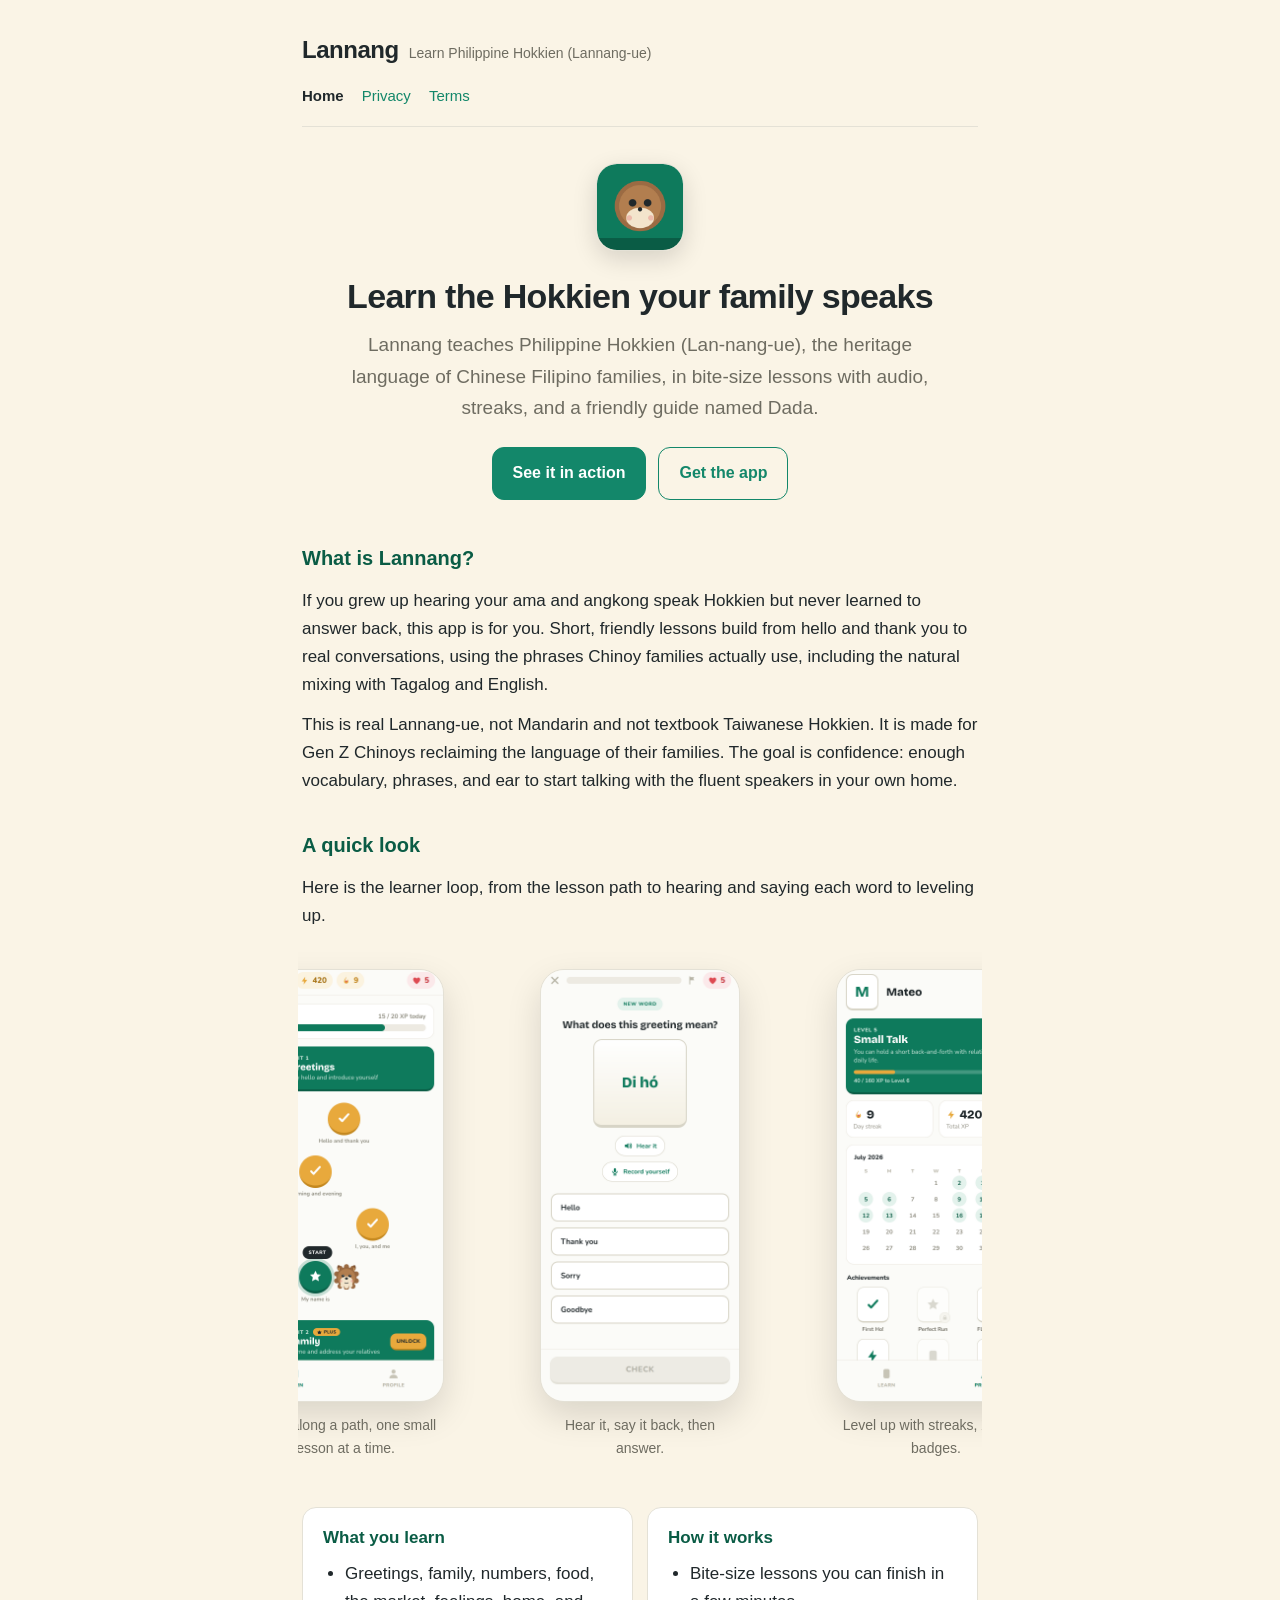
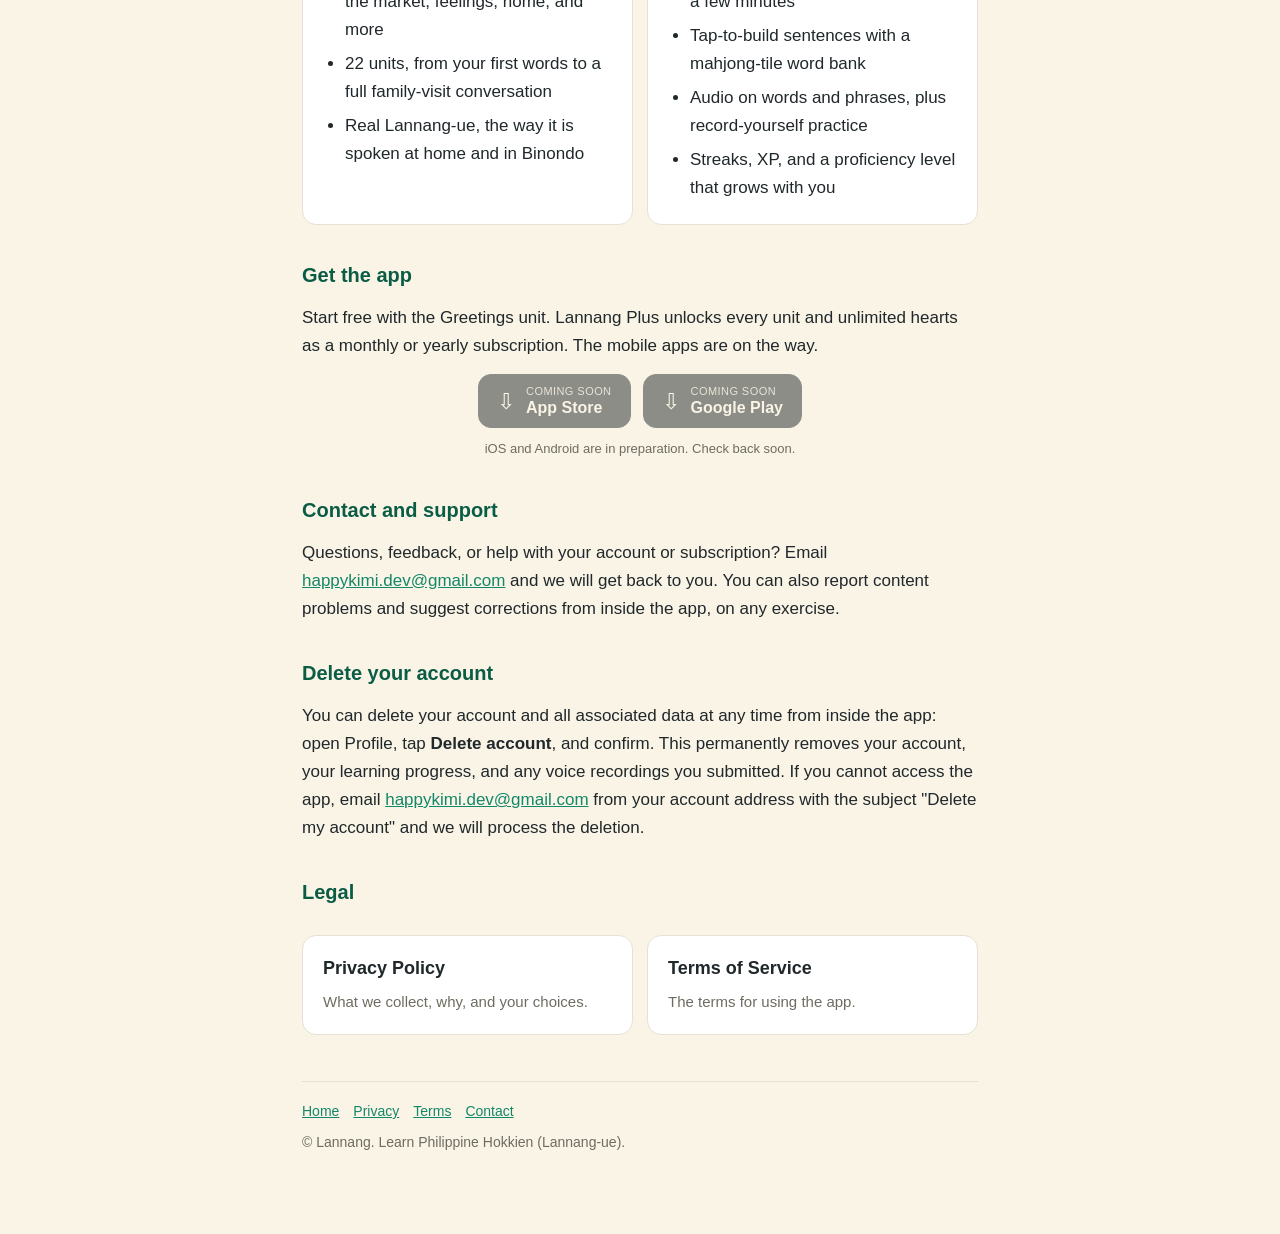
==== index.html @ 57f9fedd "Publish Lannang legal and marketing site Privacy Policy, Terms of Service, and the landing/contact p" ====
<!doctype html>
<html lang="en">
<head>
<meta charset="utf-8" />
<meta name="viewport" content="width=device-width, initial-scale=1" />
<title>Learn Philippine Hokkien | Lannang</title>
<meta name="description" content="Learn Philippine Hokkien (Lannang-ue)" />
<style>
:root {
  --paper: #faf4e6; --card: #ffffff; --ink: #20282b; --sub: #6e6c61;
  --jade: #13876a; --jade-dark: #0a5c45; --gold: #e6a817; --hair: #e4e1d6;
  --ph-bg: #fbf3e0; --ph-ink: #8a6d16;
}
@media (prefers-color-scheme: dark) {
  :root {
    --paper: #14181a; --card: #1c2225; --ink: #eef0ea; --sub: #a6a89e;
    --jade: #34b98f; --jade-dark: #8fe6c8; --gold: #e6b845; --hair: #2b3236;
    --ph-bg: #2a2410; --ph-ink: #e6c766;
  }
}
:root[data-theme="light"] {
  --paper: #faf4e6; --card: #ffffff; --ink: #20282b; --sub: #6e6c61;
  --jade: #13876a; --jade-dark: #0a5c45; --gold: #e6a817; --hair: #e4e1d6;
  --ph-bg: #fbf3e0; --ph-ink: #8a6d16;
}
:root[data-theme="dark"] {
  --paper: #14181a; --card: #1c2225; --ink: #eef0ea; --sub: #a6a89e;
  --jade: #34b98f; --jade-dark: #8fe6c8; --gold: #e6b845; --hair: #2b3236;
  --ph-bg: #2a2410; --ph-ink: #e6c766;
}
* { box-sizing: border-box; }
body {
  margin: 0; background: var(--paper); color: var(--ink);
  font-family: -apple-system, BlinkMacSystemFont, "Segoe UI", Roboto, Helvetica, Arial, sans-serif;
  line-height: 1.65; font-size: 17px;
}
.wrap { max-width: 720px; margin: 0 auto; padding: 0 22px 80px; }
header { padding: 30px 0 18px; border-bottom: 1px solid var(--hair); margin-bottom: 8px; }
.brand { display: flex; align-items: baseline; gap: 10px; flex-wrap: wrap; }
.brand b { font-size: 24px; letter-spacing: -0.02em; }
.brand b .plus { color: var(--gold); }
.brand span { color: var(--sub); font-size: 14px; }
nav { display: flex; gap: 18px; margin-top: 14px; font-size: 15px; }
nav a { color: var(--jade); text-decoration: none; }
nav a[aria-current="page"] { color: var(--ink); font-weight: 600; }
nav a:hover { text-decoration: underline; }
main { margin-top: 26px; }
h1 { font-size: 30px; line-height: 1.2; letter-spacing: -0.02em; text-wrap: balance; margin: 0 0 6px; }
h2 { font-size: 20px; margin: 34px 0 8px; color: var(--jade-dark); }
h3 { font-size: 17px; margin: 22px 0 6px; }
p, li { color: var(--ink); }
p { margin: 12px 0; }
ul { padding-left: 22px; margin: 12px 0; }
li { margin: 6px 0; }
a { color: var(--jade); }
strong { color: var(--ink); }
.ph {
  background: var(--ph-bg); color: var(--ph-ink); border-radius: 5px;
  padding: 0 6px; font-size: 0.92em; font-weight: 600; white-space: nowrap;
}
.draft {
  background: var(--ph-bg); color: var(--ph-ink); border: 1px solid var(--gold);
  border-radius: 10px; padding: 10px 14px; margin: 18px 0 0; font-size: 14px; font-weight: 600;
}
.cards { display: grid; gap: 14px; margin-top: 26px; grid-template-columns: 1fr 1fr; }
@media (max-width: 560px) { .cards { grid-template-columns: 1fr; } }
.card {
  background: var(--card); border: 1px solid var(--hair); border-radius: 14px;
  padding: 18px 20px; text-decoration: none; color: var(--ink); display: block;
}
.card:hover { border-color: var(--jade); }
.card b { display: block; font-size: 18px; margin-bottom: 4px; }
.card span { color: var(--sub); font-size: 15px; }
footer { margin-top: 46px; padding-top: 18px; border-top: 1px solid var(--hair); color: var(--sub); font-size: 14px; }
footer a { color: var(--jade); }
footer .foot-links { display: flex; flex-wrap: wrap; gap: 14px; margin-bottom: 8px; }

/* Marketing landing (home page only) */
.hero { text-align: center; padding: 10px 0 4px; }
.hero img.appicon {
  width: 88px; height: 88px; border-radius: 21px; box-shadow: 0 8px 24px rgba(0,0,0,.14);
  border: 1px solid var(--hair);
}
.hero h1 { margin: 16px 0 0; font-size: 34px; }
.hero .lede { font-size: 19px; color: var(--sub); max-width: 32em; margin: 12px auto 0; }
.cta { display: flex; flex-wrap: wrap; gap: 12px; justify-content: center; margin: 24px 0 4px; }
.btn {
  display: inline-flex; align-items: center; gap: 8px; text-decoration: none;
  border-radius: 12px; padding: 12px 20px; font-size: 16px; font-weight: 600;
  background: var(--jade); color: #fff; border: 1px solid var(--jade);
}
.btn:hover { background: var(--jade-dark); border-color: var(--jade-dark); }
.btn.ghost { background: transparent; color: var(--jade); }
.btn.ghost:hover { background: transparent; text-decoration: underline; }
.badges { display: flex; flex-wrap: wrap; gap: 12px; justify-content: center; margin: 14px 0 2px; }
.badge {
  display: inline-flex; align-items: center; gap: 11px; text-decoration: none;
  background: var(--ink); color: var(--paper); border-radius: 13px; padding: 10px 18px;
  border: 1px solid var(--ink); line-height: 1.15; opacity: .5; cursor: default;
}
.badge .mark { font-size: 22px; }
.badge small { display: block; font-size: 11px; letter-spacing: .04em; text-transform: uppercase; opacity: .85; }
.badge b { font-size: 16px; }
.note { text-align: center; color: var(--sub); font-size: 13px; margin-top: 10px; }
.shots {
  display: flex; gap: 16px; overflow-x: auto; padding: 10px 2px 16px; margin: 8px -4px 0;
  scroll-snap-type: x mandatory; justify-content: flex-start;
}
@media (min-width: 660px) { .shots { justify-content: center; } }
.shot { flex: 0 0 auto; width: 200px; scroll-snap-align: center; text-align: center; }
.shot img {
  width: 100%; height: auto; display: block; border-radius: 24px;
  border: 1px solid var(--hair); background: var(--card); box-shadow: 0 14px 34px rgba(0,0,0,.13);
}
.shot span { display: block; color: var(--sub); font-size: 14px; margin-top: 12px; }
.grid2 { display: grid; gap: 14px; grid-template-columns: 1fr 1fr; margin-top: 14px; }
@media (max-width: 560px) { .grid2 { grid-template-columns: 1fr; } }
.panel { background: var(--card); border: 1px solid var(--hair); border-radius: 14px; padding: 16px 20px; }
.panel h3 { margin: 0 0 6px; color: var(--jade-dark); }
.panel ul { margin: 8px 0 0; }
.sep { border: 0; border-top: 1px solid var(--hair); margin: 40px 0 0; }
</style>
</head>
<body>
<div class="wrap">
<header>
  <div class="brand"><b>Lannang</b><span>Learn Philippine Hokkien (Lannang-ue)</span></div>
  <nav><a href="./" aria-current="page">Home</a><a href="./privacy/">Privacy</a><a href="./terms/">Terms</a></nav>
</header>

<main>

<section class="hero">
  <img class="appicon" src="./media/icon.png" alt="Lannang app icon: Dada the brown chow chow" width="88" height="88" />
  <h1>Learn the Hokkien your family speaks</h1>
  <p class="lede">Lannang teaches Philippine Hokkien (Lan-nang-ue), the heritage language of Chinese
  Filipino families, in bite-size lessons with audio, streaks, and a friendly guide named Dada.</p>
  <div class="cta">
    <a class="btn" href="#demo">See it in action</a>
    <a class="btn ghost" href="#download">Get the app</a>
  </div>
</section>

<h2>What is Lannang?</h2>
<p>If you grew up hearing your ama and angkong speak Hokkien but never learned to answer back, this
app is for you. Short, friendly lessons build from hello and thank you to real conversations, using
the phrases Chinoy families actually use, including the natural mixing with Tagalog and English.</p>
<p>This is real Lannang-ue, not Mandarin and not textbook Taiwanese Hokkien. It is made for Gen Z
Chinoys reclaiming the language of their families. The goal is confidence: enough vocabulary,
phrases, and ear to start talking with the fluent speakers in your own home.</p>

<h2 id="demo">A quick look</h2>
<p>Here is the learner loop, from the lesson path to hearing and saying each word to leveling up.</p>
<div class="shots">
  <figure class="shot"><img src="./media/home.png" alt="The Lannang learning path with units and lessons" loading="lazy" /><span>Learn along a path, one small lesson at a time.</span></figure>
  <figure class="shot"><img src="./media/lesson.png" alt="A Lannang lesson: hear the word, record yourself, choose the meaning" loading="lazy" /><span>Hear it, say it back, then answer.</span></figure>
  <figure class="shot"><img src="./media/profile.png" alt="The Lannang profile with proficiency level, streak, and achievements" loading="lazy" /><span>Level up with streaks, XP, and badges.</span></figure>
</div>

<div class="grid2">
  <div class="panel">
    <h3>What you learn</h3>
    <ul>
      <li>Greetings, family, numbers, food, the market, feelings, home, and more</li>
      <li>22 units, from your first words to a full family-visit conversation</li>
      <li>Real Lannang-ue, the way it is spoken at home and in Binondo</li>
    </ul>
  </div>
  <div class="panel">
    <h3>How it works</h3>
    <ul>
      <li>Bite-size lessons you can finish in a few minutes</li>
      <li>Tap-to-build sentences with a mahjong-tile word bank</li>
      <li>Audio on words and phrases, plus record-yourself practice</li>
      <li>Streaks, XP, and a proficiency level that grows with you</li>
    </ul>
  </div>
</div>

<h2 id="download">Get the app</h2>
<p>Start free with the Greetings unit. Lannang Plus unlocks every unit and unlimited hearts as a
monthly or yearly subscription. The mobile apps are on the way.</p>
<div class="badges">
  <span class="badge" role="img" aria-label="App Store, coming soon">
    <span class="mark" aria-hidden="true">&#8681;</span>
    <span><small>Coming soon</small><b>App Store</b></span>
  </span>
  <span class="badge" role="img" aria-label="Google Play, coming soon">
    <span class="mark" aria-hidden="true">&#8681;</span>
    <span><small>Coming soon</small><b>Google Play</b></span>
  </span>
</div>
<p class="note">iOS and Android are in preparation. Check back soon.</p>

<h2>Contact and support</h2>
<p>Questions, feedback, or help with your account or subscription? Email
<a href="mailto:happykimi.dev@gmail.com">happykimi.dev@gmail.com</a> and we will get back to you. You can also
report content problems and suggest corrections from inside the app, on any exercise.</p>

<h2>Delete your account</h2>
<p>You can delete your account and all associated data at any time from inside the app: open
Profile, tap <b>Delete account</b>, and confirm. This permanently removes your account, your learning
progress, and any voice recordings you submitted. If you cannot access the app, email
<a href="mailto:happykimi.dev@gmail.com">happykimi.dev@gmail.com</a> from your account address with the subject
"Delete my account" and we will process the deletion.</p>

<h2>Legal</h2>
<div class="cards">
  <a class="card" href="./privacy/"><b>Privacy Policy</b><span>What we collect, why, and your choices.</span></a>
  <a class="card" href="./terms/"><b>Terms of Service</b><span>The terms for using the app.</span></a>
</div>

</main>
<footer>
  <div class="foot-links">
    <a href="./">Home</a>
    <a href="./privacy/">Privacy</a>
    <a href="./terms/">Terms</a>
    <a href="mailto:happykimi.dev@gmail.com">Contact</a>
  </div>
  &copy; Lannang. Learn Philippine Hokkien (Lannang-ue).
</footer>
</div>
</body>
</html>
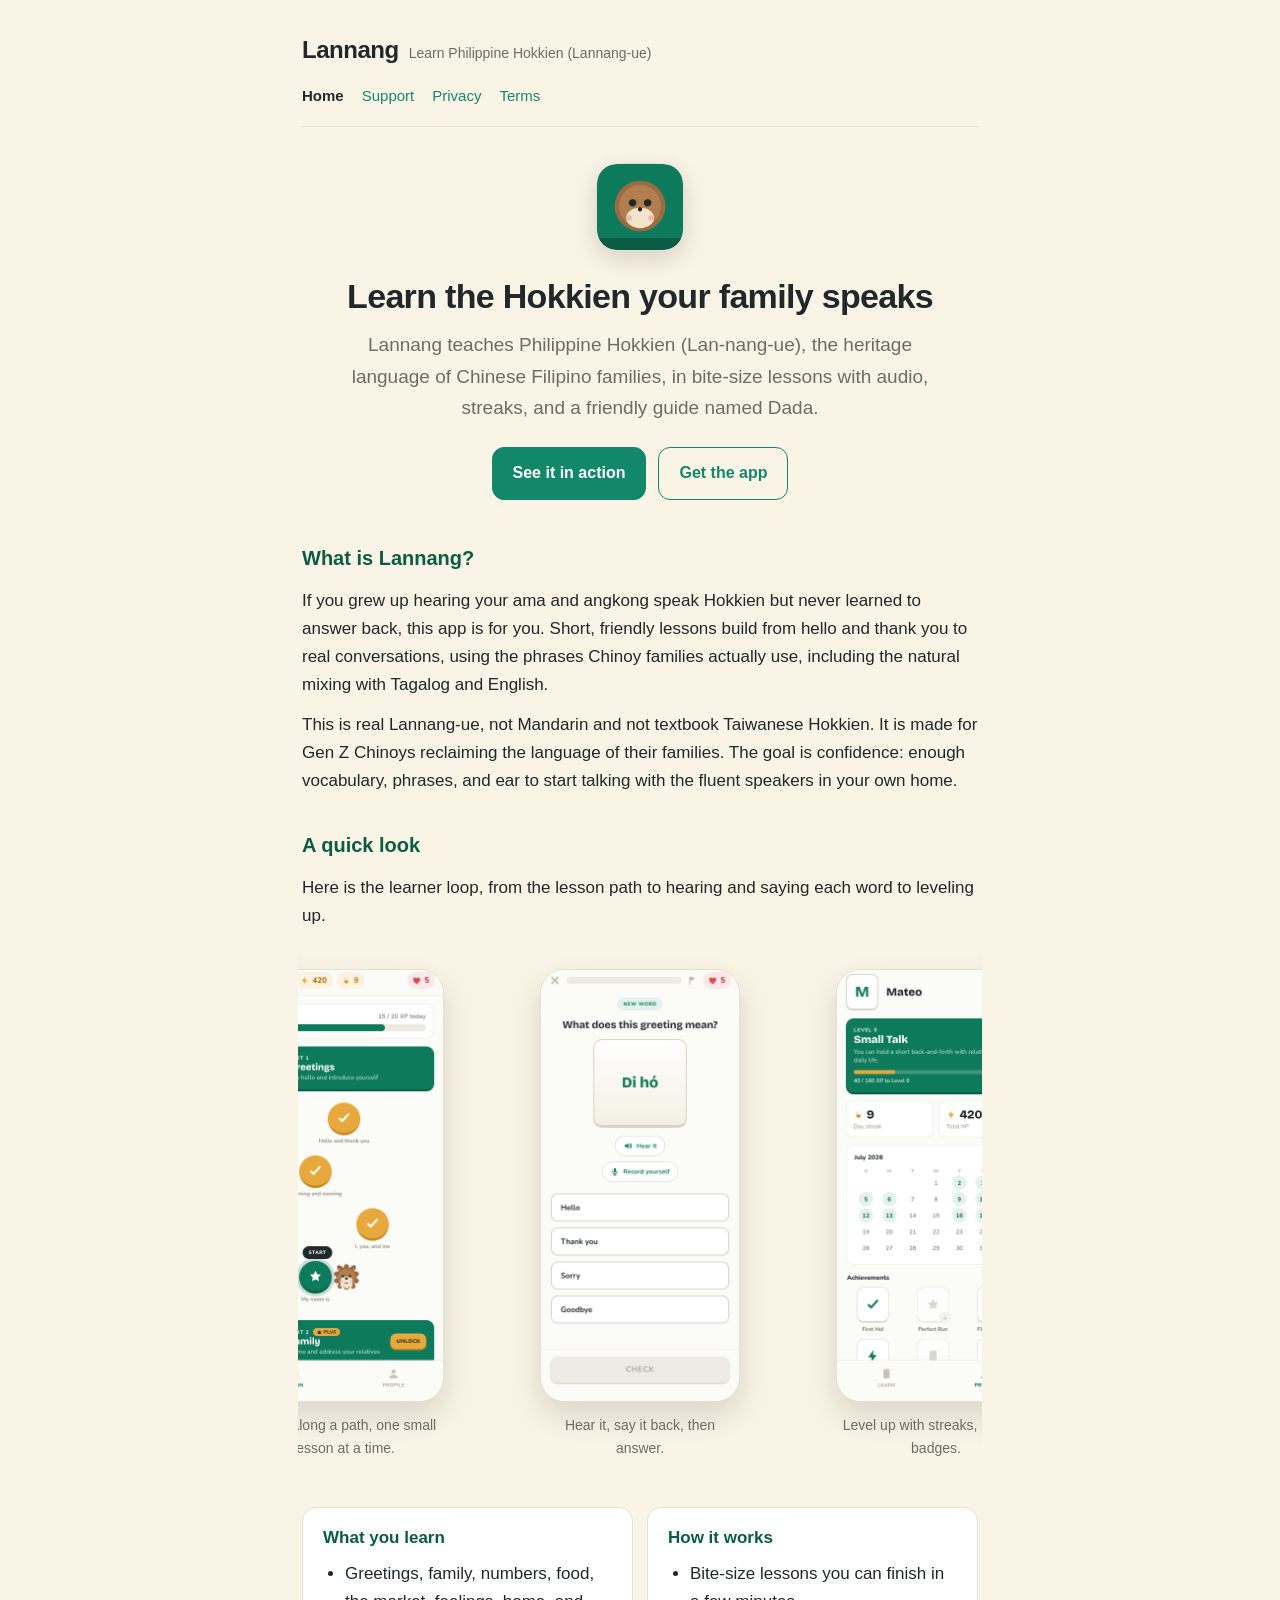
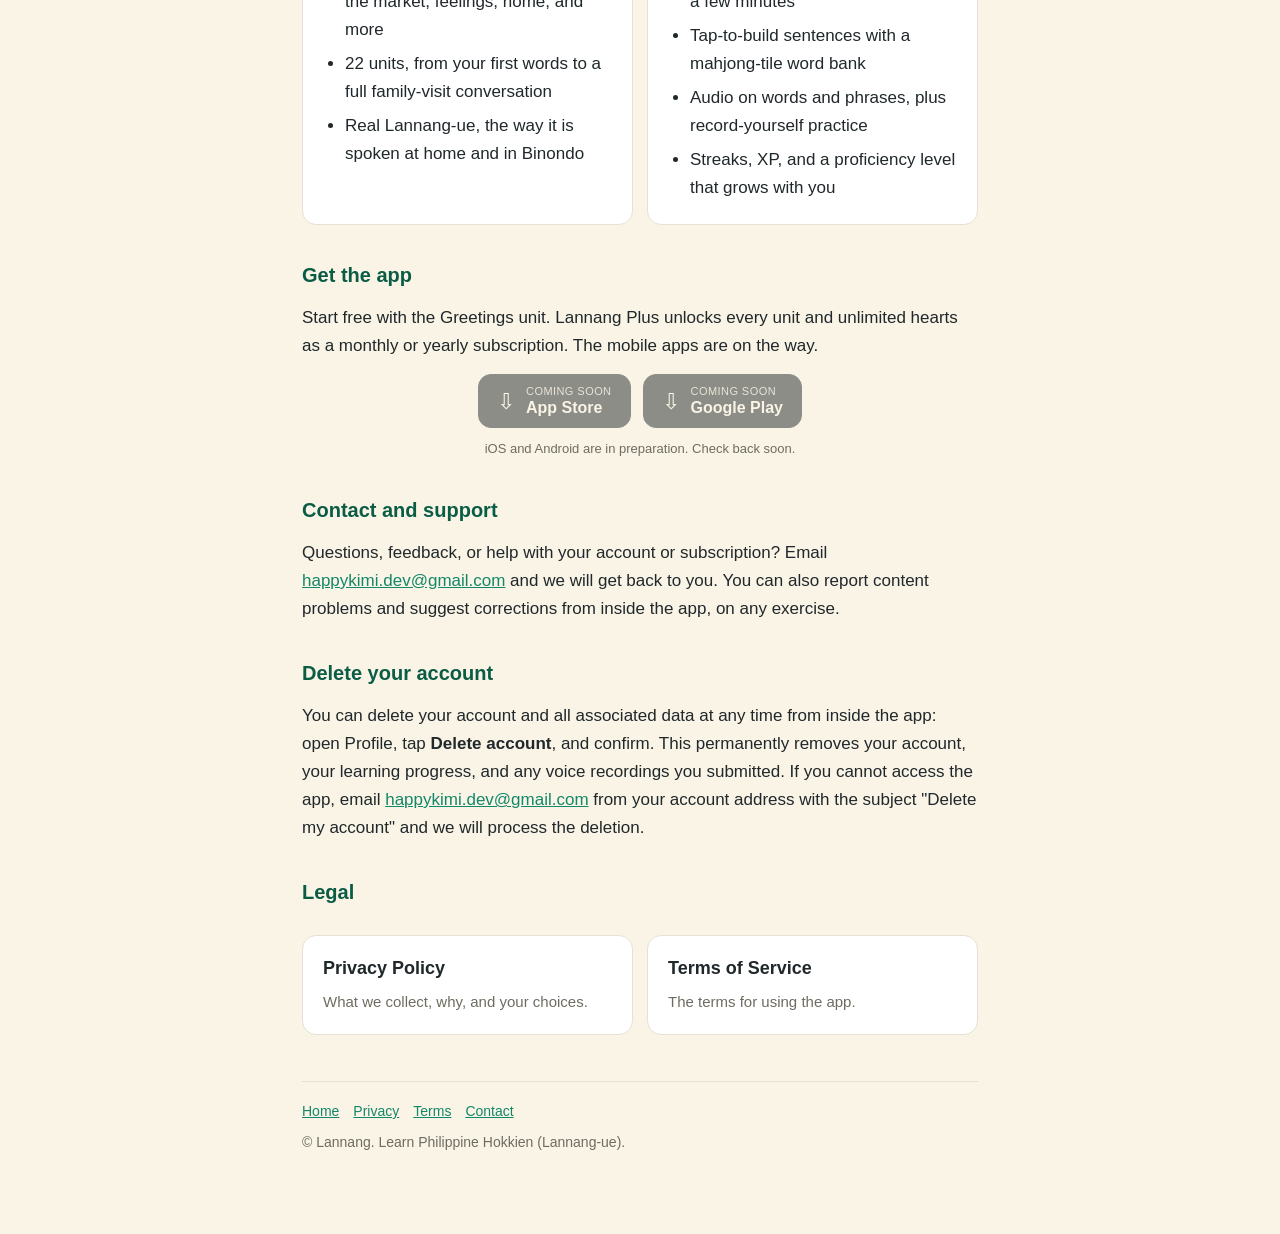
==== commit 7a83172c: "Add Support page and the live web app under /app/ Publish the Support/data-deletion page and the Lan" ====
--- a/index.html
+++ b/index.html
@@ -125,7 +125,7 @@
 <div class="wrap">
 <header>
   <div class="brand"><b>Lannang</b><span>Learn Philippine Hokkien (Lannang-ue)</span></div>
-  <nav><a href="./" aria-current="page">Home</a><a href="./privacy/">Privacy</a><a href="./terms/">Terms</a></nav>
+  <nav><a href="./" aria-current="page">Home</a><a href="./support/">Support</a><a href="./privacy/">Privacy</a><a href="./terms/">Terms</a></nav>
 </header>
 
 <main>
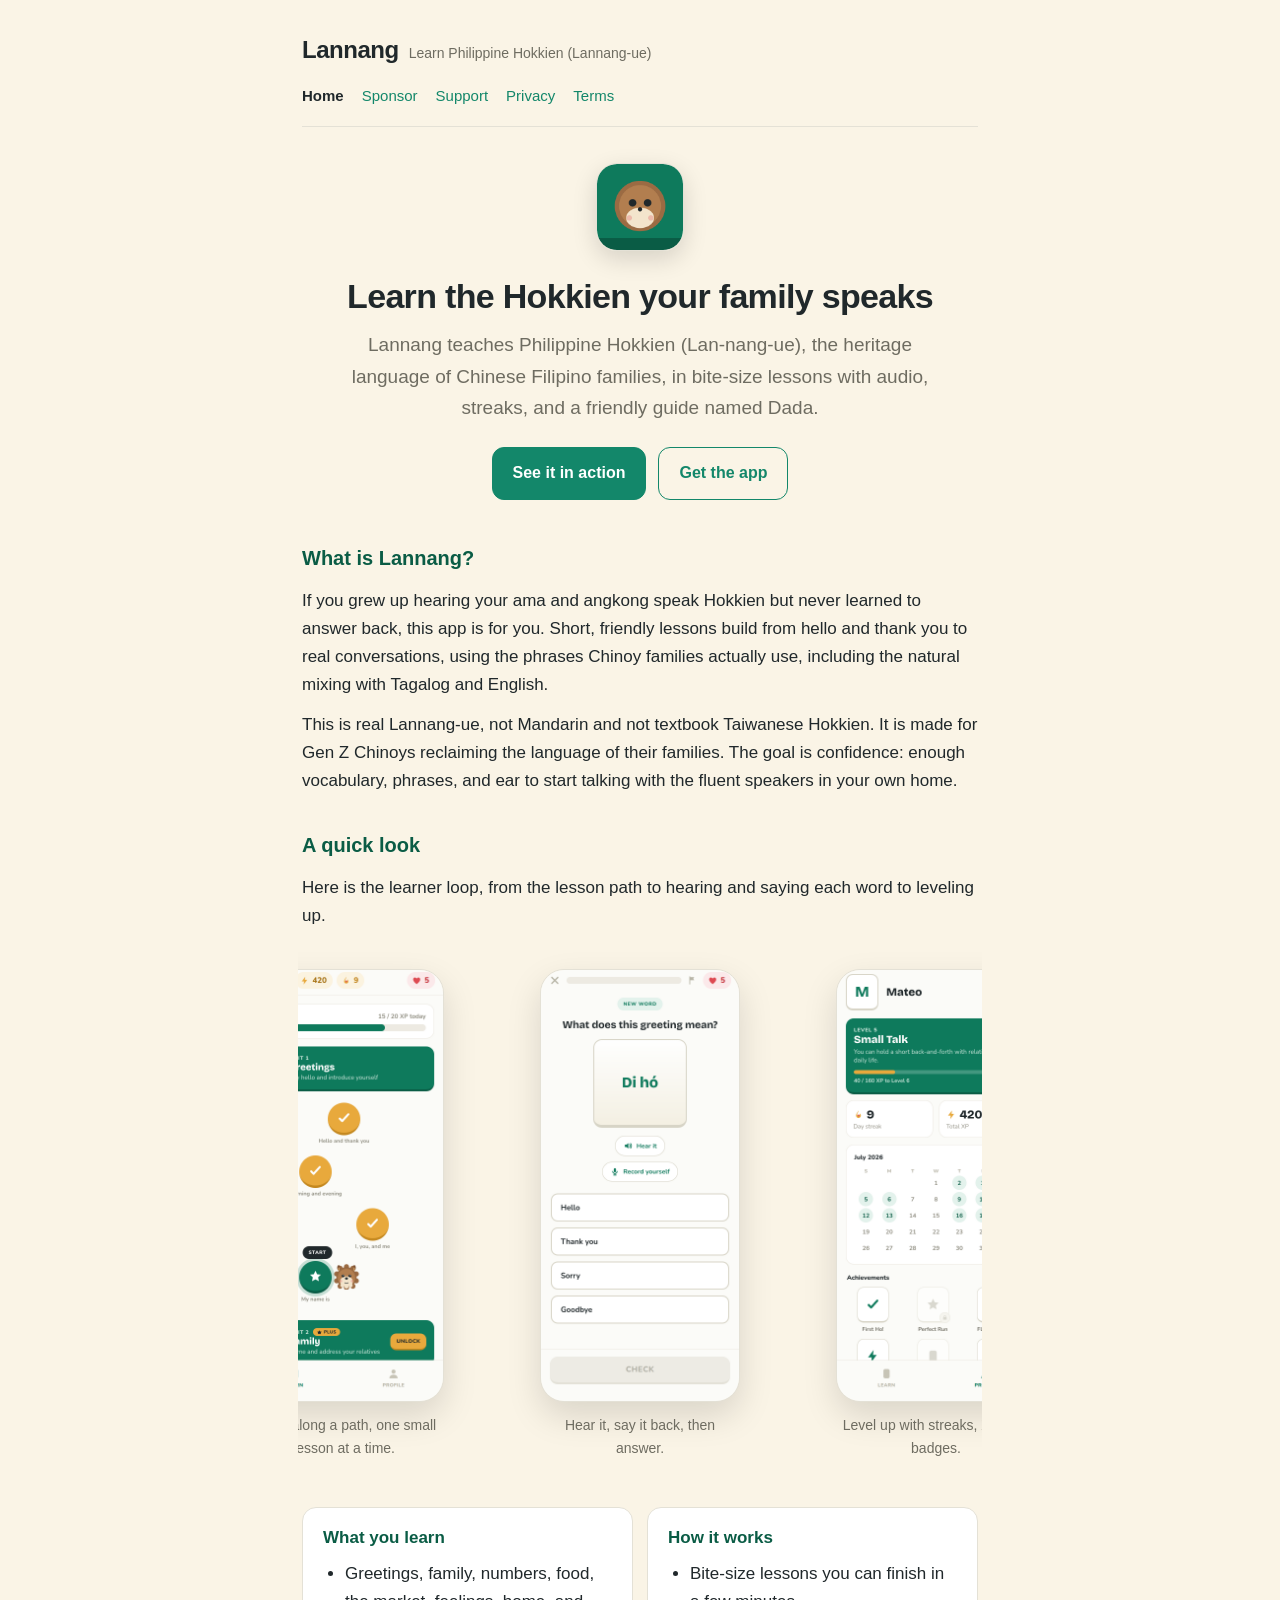
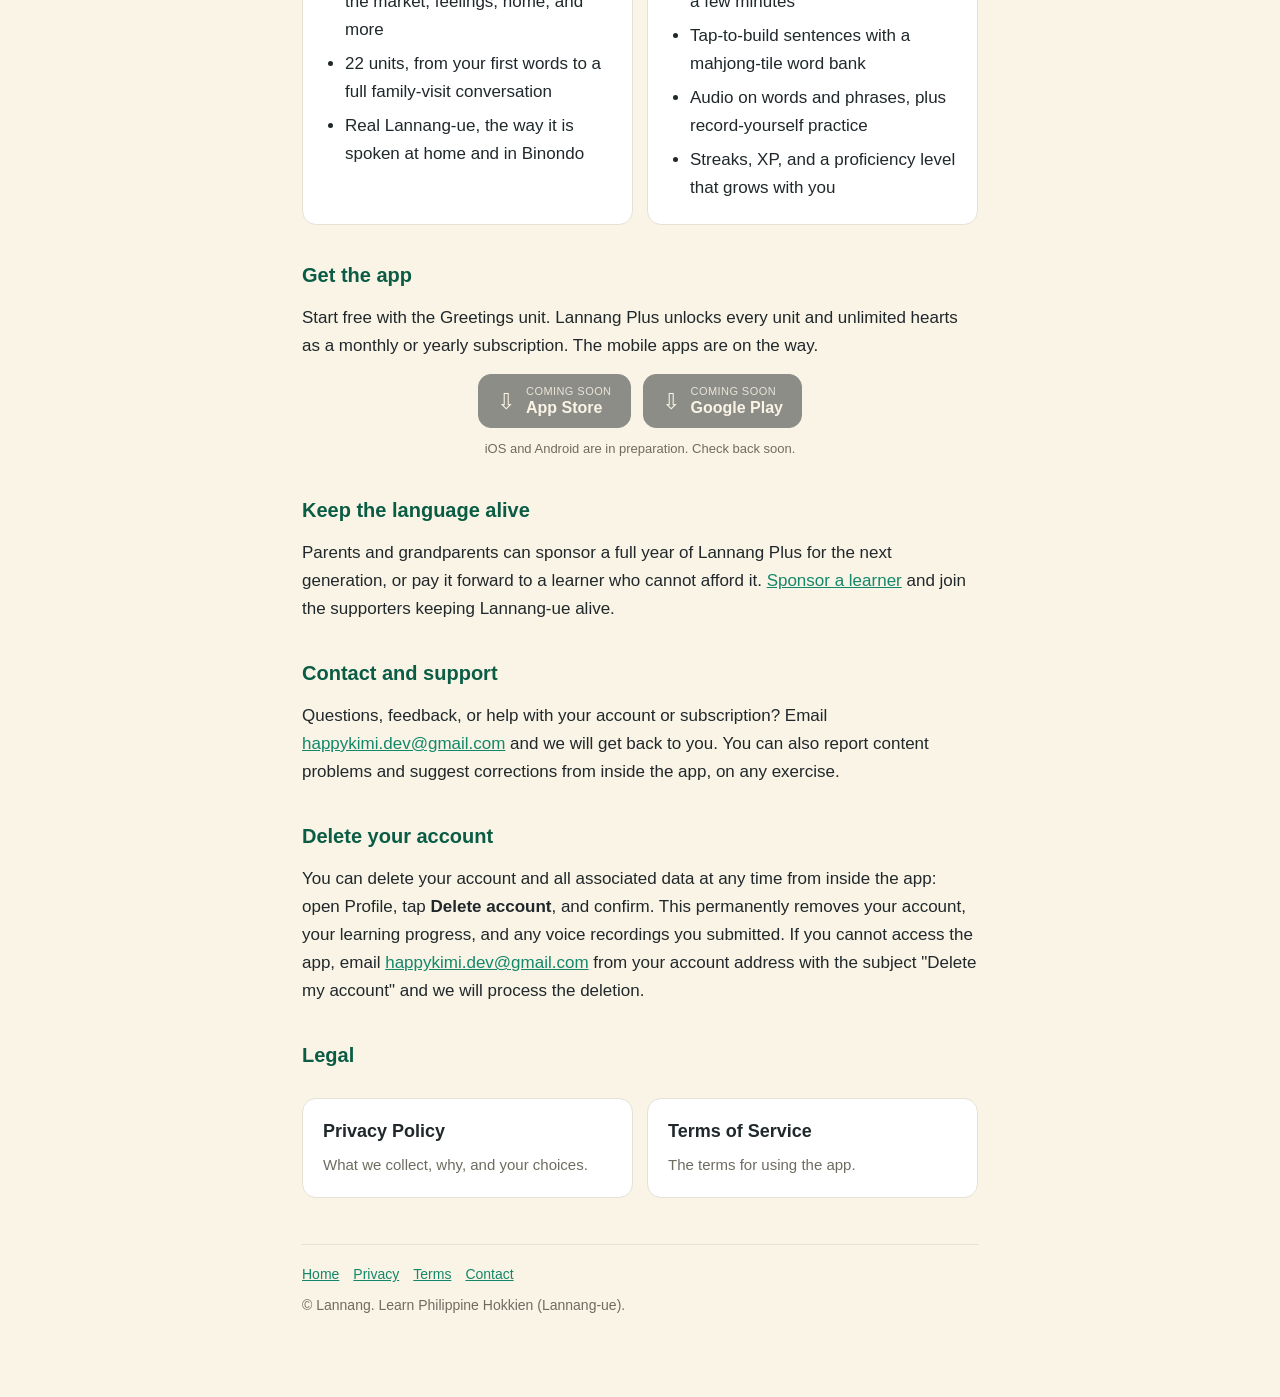
==== commit c6116aa5: "Add Sponsor a learner page Publish the patron sponsorship page (gift a year of Plus, or pay it forwa" ====
--- a/index.html
+++ b/index.html
@@ -125,7 +125,7 @@
 <div class="wrap">
 <header>
   <div class="brand"><b>Lannang</b><span>Learn Philippine Hokkien (Lannang-ue)</span></div>
-  <nav><a href="./" aria-current="page">Home</a><a href="./support/">Support</a><a href="./privacy/">Privacy</a><a href="./terms/">Terms</a></nav>
+  <nav><a href="./" aria-current="page">Home</a><a href="./sponsor/">Sponsor</a><a href="./support/">Support</a><a href="./privacy/">Privacy</a><a href="./terms/">Terms</a></nav>
 </header>
 
 <main>
@@ -192,6 +192,11 @@
 </div>
 <p class="note">iOS and Android are in preparation. Check back soon.</p>
 
+<h2>Keep the language alive</h2>
+<p>Parents and grandparents can sponsor a full year of Lannang Plus for the next generation, or pay
+it forward to a learner who cannot afford it. <a href="./sponsor/">Sponsor a learner</a> and join
+the supporters keeping Lannang-ue alive.</p>
+
 <h2>Contact and support</h2>
 <p>Questions, feedback, or help with your account or subscription? Email
 <a href="mailto:happykimi.dev@gmail.com">happykimi.dev@gmail.com</a> and we will get back to you. You can also
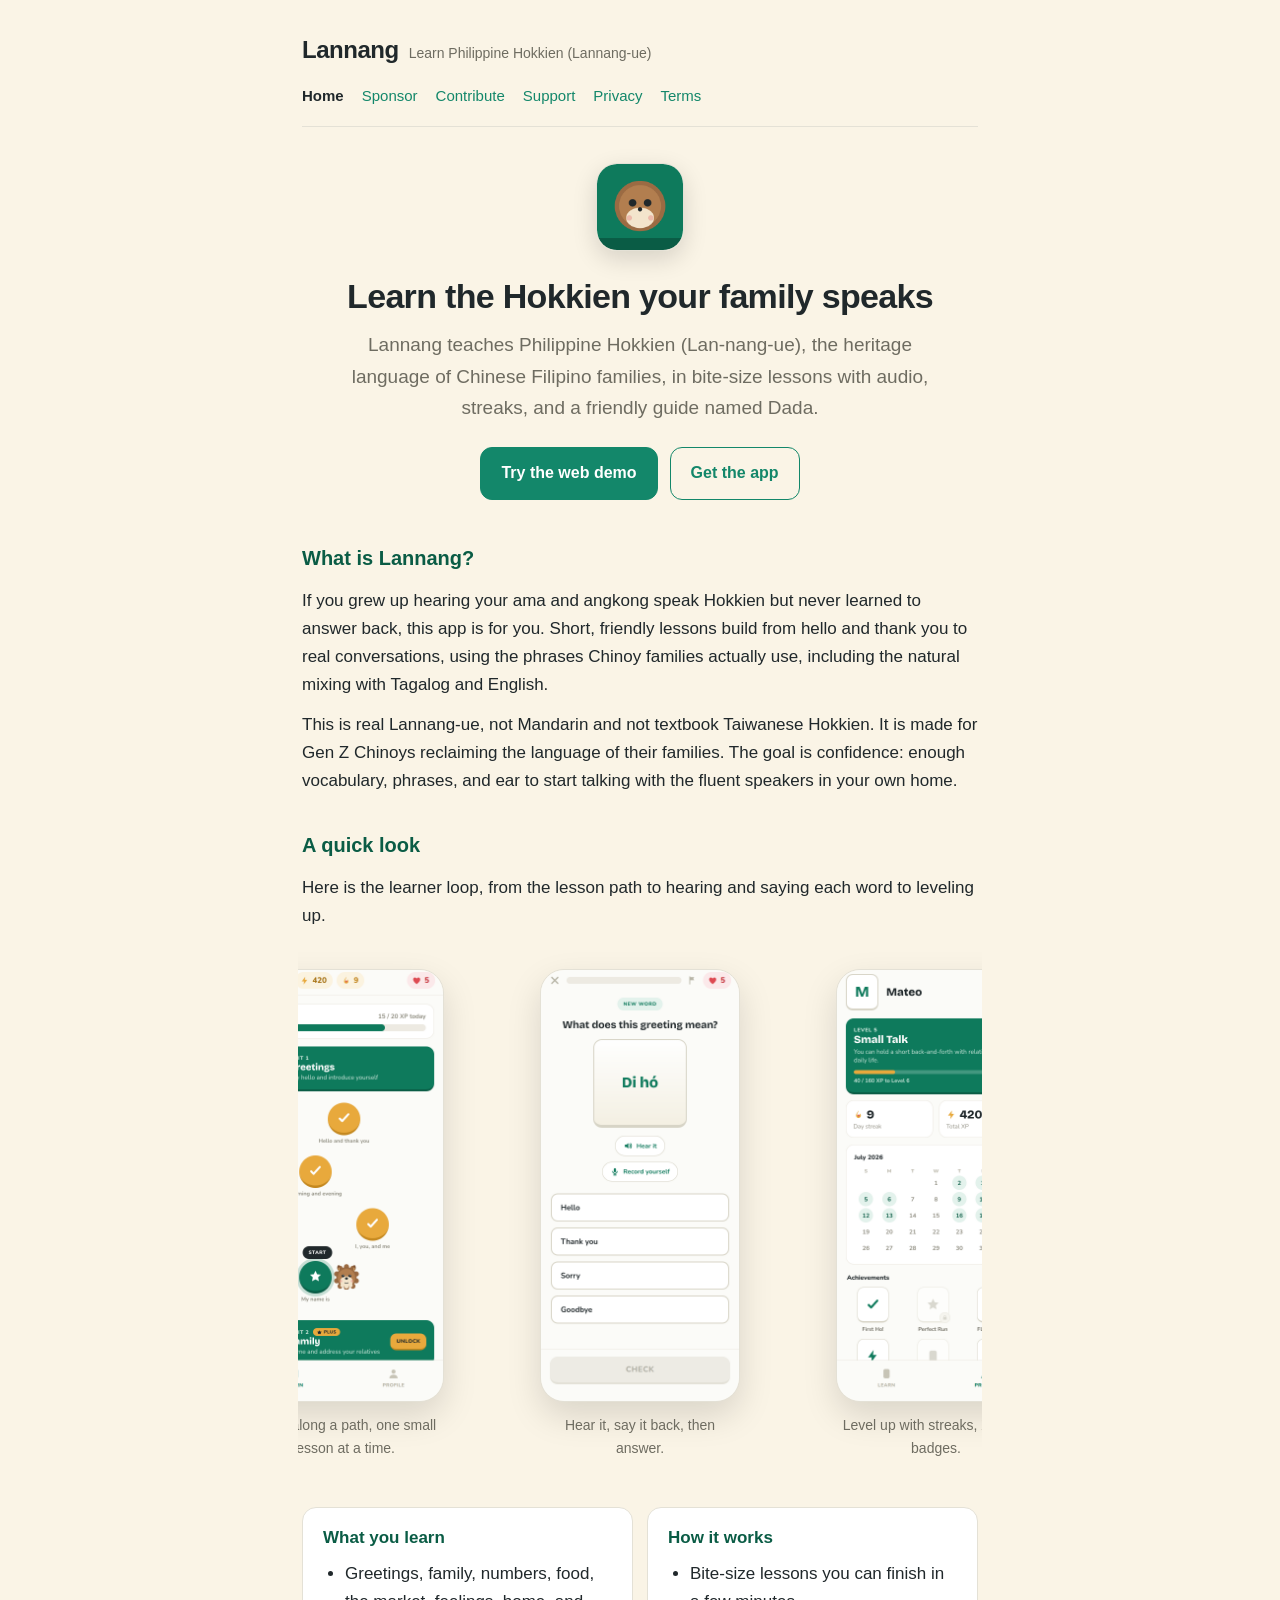
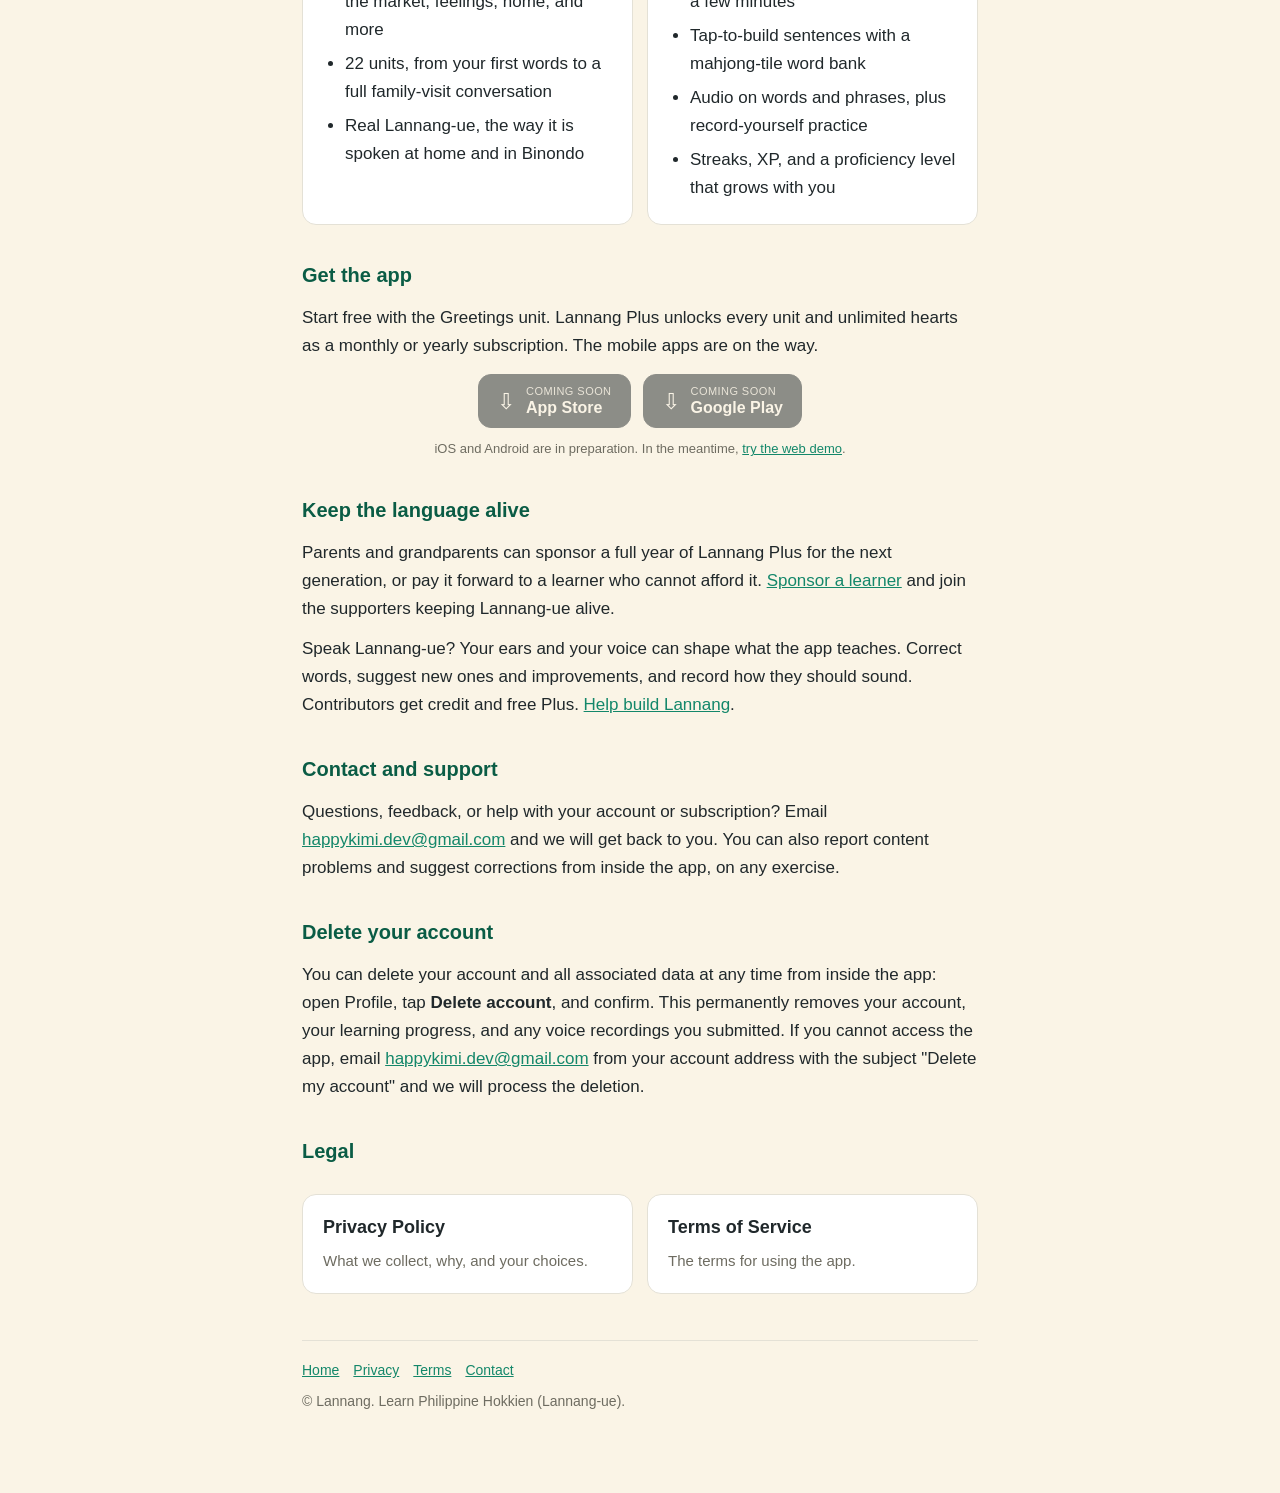
==== commit 51e2a71d: "site: contributor program page, Play beta links, landing and beta updates Adds /contribute/ (Help bu" ====
--- a/index.html
+++ b/index.html
@@ -125,7 +125,7 @@
 <div class="wrap">
 <header>
   <div class="brand"><b>Lannang</b><span>Learn Philippine Hokkien (Lannang-ue)</span></div>
-  <nav><a href="./" aria-current="page">Home</a><a href="./sponsor/">Sponsor</a><a href="./support/">Support</a><a href="./privacy/">Privacy</a><a href="./terms/">Terms</a></nav>
+  <nav><a href="./" aria-current="page">Home</a><a href="./sponsor/">Sponsor</a><a href="./contribute/">Contribute</a><a href="./support/">Support</a><a href="./privacy/">Privacy</a><a href="./terms/">Terms</a></nav>
 </header>
 
 <main>
@@ -136,7 +136,7 @@
   <p class="lede">Lannang teaches Philippine Hokkien (Lan-nang-ue), the heritage language of Chinese
   Filipino families, in bite-size lessons with audio, streaks, and a friendly guide named Dada.</p>
   <div class="cta">
-    <a class="btn" href="#demo">See it in action</a>
+    <a class="btn" href="./app/">Try the web demo</a>
     <a class="btn ghost" href="#download">Get the app</a>
   </div>
 </section>
@@ -190,12 +190,15 @@
     <span><small>Coming soon</small><b>Google Play</b></span>
   </span>
 </div>
-<p class="note">iOS and Android are in preparation. Check back soon.</p>
+<p class="note">iOS and Android are in preparation. In the meantime, <a href="./app/">try the web demo</a>.</p>
 
 <h2>Keep the language alive</h2>
 <p>Parents and grandparents can sponsor a full year of Lannang Plus for the next generation, or pay
 it forward to a learner who cannot afford it. <a href="./sponsor/">Sponsor a learner</a> and join
 the supporters keeping Lannang-ue alive.</p>
+<p>Speak Lannang-ue? Your ears and your voice can shape what the app teaches. Correct words, suggest
+new ones and improvements, and record how they should sound. Contributors get credit and free Plus.
+<a href="./contribute/">Help build Lannang</a>.</p>
 
 <h2>Contact and support</h2>
 <p>Questions, feedback, or help with your account or subscription? Email
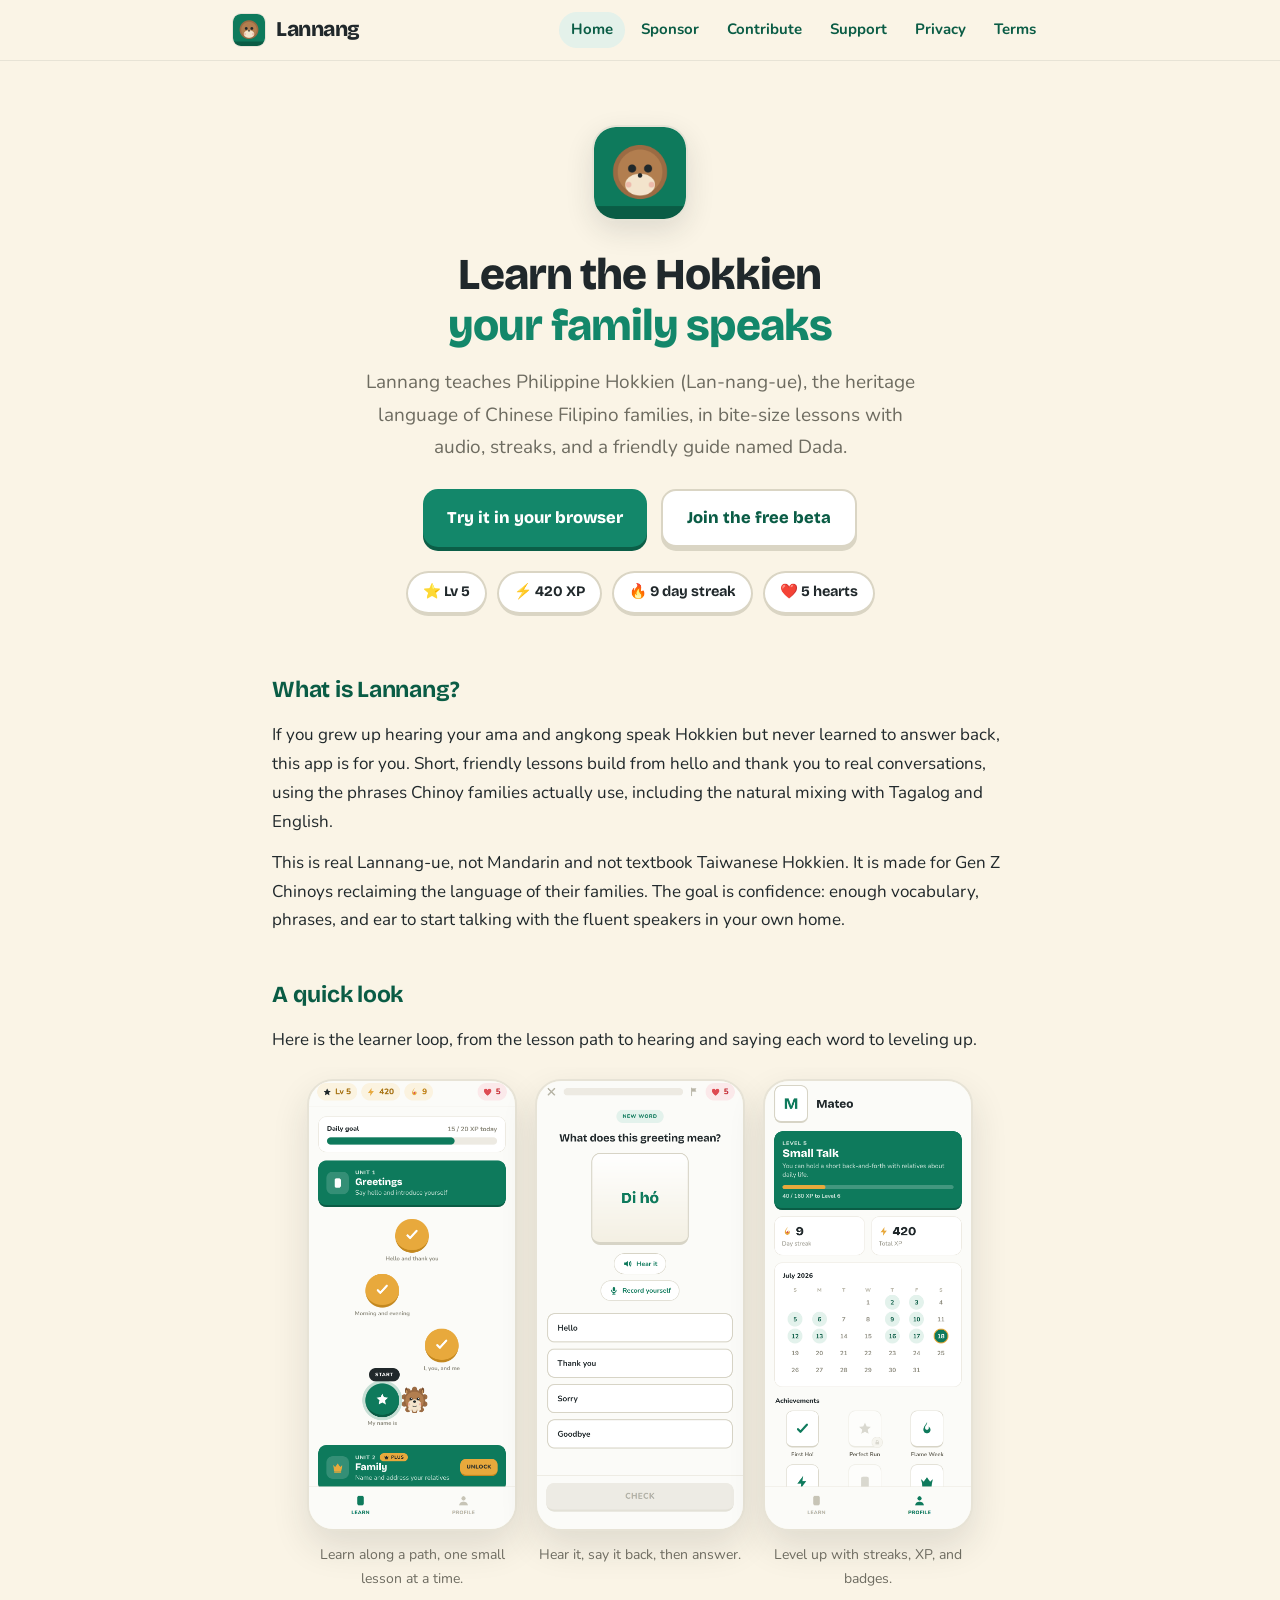
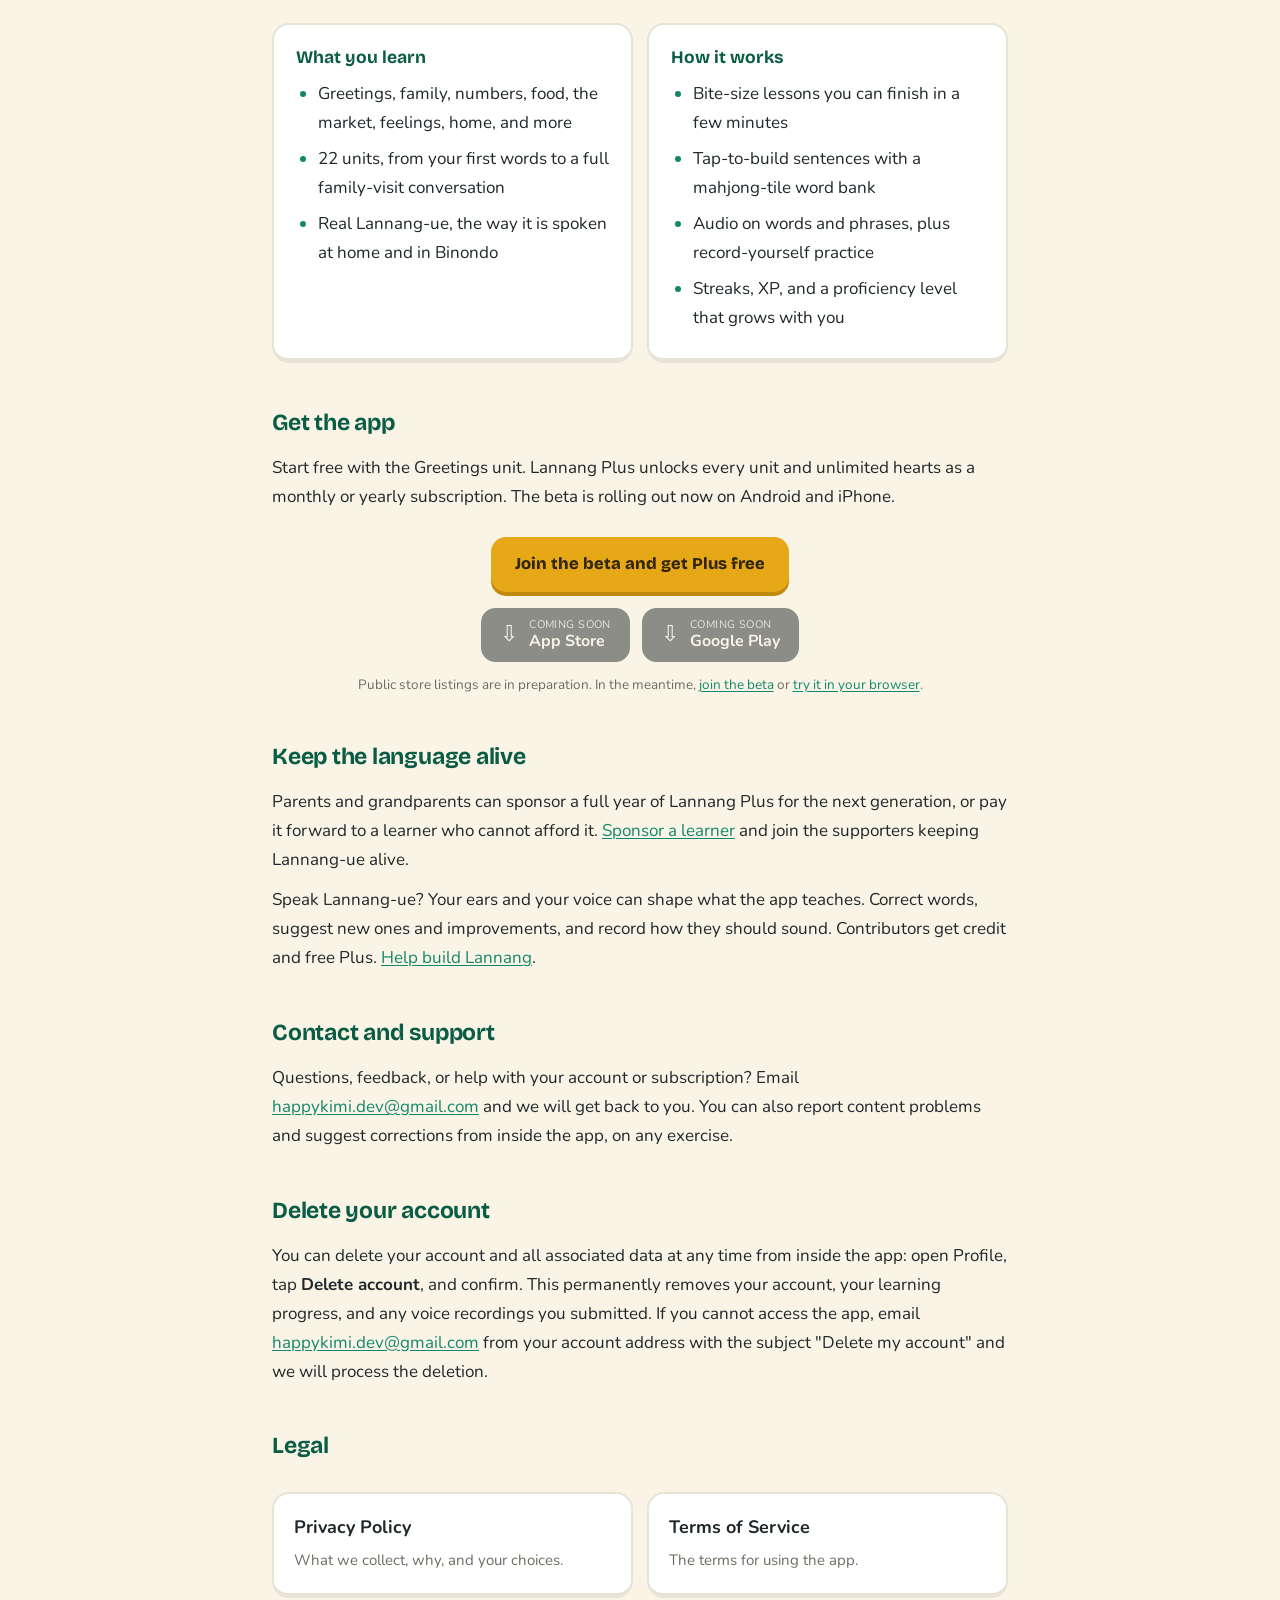
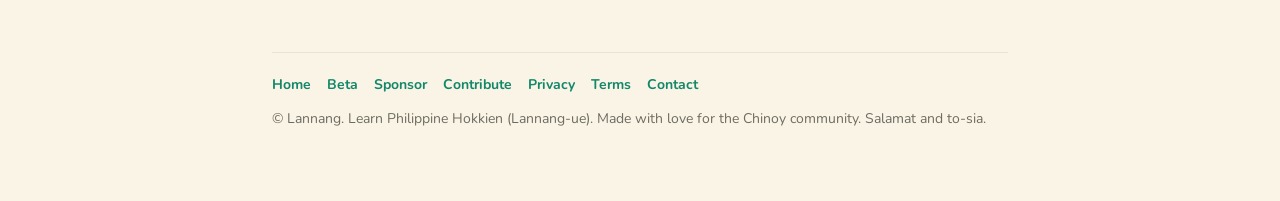
==== commit a38c8720: "site: redesign with the app's design language App fonts (Bricolage Grotesque, Nunito), push buttons " ====
--- a/index.html
+++ b/index.html
@@ -5,54 +5,94 @@
 <meta name="viewport" content="width=device-width, initial-scale=1" />
 <title>Learn Philippine Hokkien | Lannang</title>
 <meta name="description" content="Learn Philippine Hokkien (Lannang-ue)" />
+<meta property="og:title" content="Learn Philippine Hokkien | Lannang" />
+<meta property="og:description" content="Learn Philippine Hokkien (Lannang-ue)" />
+<meta property="og:type" content="website" />
+<meta property="og:url" content="https://happychio.github.io/lannang-site/" />
+<meta property="og:image" content="https://happychio.github.io/lannang-site/media/icon.png" />
+<link rel="icon" href="./media/icon.png" />
+<link rel="apple-touch-icon" href="./media/icon.png" />
+<link rel="preconnect" href="https://fonts.googleapis.com" />
+<link rel="preconnect" href="https://fonts.gstatic.com" crossorigin />
+<link href="https://fonts.googleapis.com/css2?family=Bricolage+Grotesque:wght@600;700;800&family=Nunito:ital,wght@0,400;0,600;0,700;0,800;1,400&display=swap" rel="stylesheet" />
 <style>
 :root {
   --paper: #faf4e6; --card: #ffffff; --ink: #20282b; --sub: #6e6c61;
-  --jade: #13876a; --jade-dark: #0a5c45; --gold: #e6a817; --hair: #e4e1d6;
-  --ph-bg: #fbf3e0; --ph-ink: #8a6d16;
+  --jade: #13876a; --jade-deep: #0a5c45; --jade-edge: #0b5e47; --jade-soft: #e4f1ea;
+  --gold: #e6a817; --gold-ink: #33260a; --gold-edge: #c08a0e;
+  --hair: #e7e3d6; --tile-edge: #dad5c4;
+  --ph-bg: #fbf3e0; --ph-ink: #8a6d16; --shadow: rgba(32,40,43,.12);
 }
 @media (prefers-color-scheme: dark) {
   :root {
-    --paper: #14181a; --card: #1c2225; --ink: #eef0ea; --sub: #a6a89e;
-    --jade: #34b98f; --jade-dark: #8fe6c8; --gold: #e6b845; --hair: #2b3236;
-    --ph-bg: #2a2410; --ph-ink: #e6c766;
+    --paper: #131719; --card: #1c2225; --ink: #edefe9; --sub: #a8aa9f;
+    --jade: #2fb78c; --jade-deep: #7fddbd; --jade-edge: #0e5b46; --jade-soft: #1a3a2f;
+    --gold: #e6b845; --gold-ink: #33260a; --gold-edge: #a87f19;
+    --hair: #2b3236; --tile-edge: #394247;
+    --ph-bg: #2a2410; --ph-ink: #e6c766; --shadow: rgba(0,0,0,.45);
   }
 }
 :root[data-theme="light"] {
   --paper: #faf4e6; --card: #ffffff; --ink: #20282b; --sub: #6e6c61;
-  --jade: #13876a; --jade-dark: #0a5c45; --gold: #e6a817; --hair: #e4e1d6;
-  --ph-bg: #fbf3e0; --ph-ink: #8a6d16;
+  --jade: #13876a; --jade-deep: #0a5c45; --jade-edge: #0b5e47; --jade-soft: #e4f1ea;
+  --gold: #e6a817; --gold-ink: #33260a; --gold-edge: #c08a0e;
+  --hair: #e7e3d6; --tile-edge: #dad5c4;
+  --ph-bg: #fbf3e0; --ph-ink: #8a6d16; --shadow: rgba(32,40,43,.12);
 }
 :root[data-theme="dark"] {
-  --paper: #14181a; --card: #1c2225; --ink: #eef0ea; --sub: #a6a89e;
-  --jade: #34b98f; --jade-dark: #8fe6c8; --gold: #e6b845; --hair: #2b3236;
-  --ph-bg: #2a2410; --ph-ink: #e6c766;
+  --paper: #131719; --card: #1c2225; --ink: #edefe9; --sub: #a8aa9f;
+  --jade: #2fb78c; --jade-deep: #7fddbd; --jade-edge: #0e5b46; --jade-soft: #1a3a2f;
+  --gold: #e6b845; --gold-ink: #33260a; --gold-edge: #a87f19;
+  --hair: #2b3236; --tile-edge: #394247;
+  --ph-bg: #2a2410; --ph-ink: #e6c766; --shadow: rgba(0,0,0,.45);
 }
 * { box-sizing: border-box; }
+html { scroll-behavior: smooth; }
 body {
   margin: 0; background: var(--paper); color: var(--ink);
-  font-family: -apple-system, BlinkMacSystemFont, "Segoe UI", Roboto, Helvetica, Arial, sans-serif;
-  line-height: 1.65; font-size: 17px;
-}
-.wrap { max-width: 720px; margin: 0 auto; padding: 0 22px 80px; }
-header { padding: 30px 0 18px; border-bottom: 1px solid var(--hair); margin-bottom: 8px; }
-.brand { display: flex; align-items: baseline; gap: 10px; flex-wrap: wrap; }
-.brand b { font-size: 24px; letter-spacing: -0.02em; }
-.brand b .plus { color: var(--gold); }
-.brand span { color: var(--sub); font-size: 14px; }
-nav { display: flex; gap: 18px; margin-top: 14px; font-size: 15px; }
-nav a { color: var(--jade); text-decoration: none; }
-nav a[aria-current="page"] { color: var(--ink); font-weight: 600; }
-nav a:hover { text-decoration: underline; }
-main { margin-top: 26px; }
-h1 { font-size: 30px; line-height: 1.2; letter-spacing: -0.02em; text-wrap: balance; margin: 0 0 6px; }
-h2 { font-size: 20px; margin: 34px 0 8px; color: var(--jade-dark); }
-h3 { font-size: 17px; margin: 22px 0 6px; }
+  font-family: "Nunito", -apple-system, BlinkMacSystemFont, "Segoe UI", Roboto, Helvetica, Arial, sans-serif;
+  line-height: 1.7; font-size: 17px;
+  -webkit-font-smoothing: antialiased;
+}
+h1, h2, h3, .btn, .brand b, .chip {
+  font-family: "Bricolage Grotesque", "Nunito", -apple-system, sans-serif;
+}
+a:focus-visible, .btn:focus-visible { outline: 3px solid var(--gold); outline-offset: 2px; border-radius: 6px; }
+@media (prefers-reduced-motion: reduce) { * { transition: none !important; } html { scroll-behavior: auto; } }
+
+/* Sticky top bar */
+.top {
+  position: sticky; top: 0; z-index: 10;
+  background: color-mix(in srgb, var(--paper) 88%, transparent);
+  backdrop-filter: blur(10px); -webkit-backdrop-filter: blur(10px);
+  border-bottom: 1px solid var(--hair);
+}
+.bar {
+  max-width: 860px; margin: 0 auto; padding: 12px 22px;
+  display: flex; align-items: center; gap: 16px; flex-wrap: wrap;
+}
+.brand { display: flex; align-items: center; gap: 10px; text-decoration: none; color: var(--ink); }
+.brand img { width: 34px; height: 34px; border-radius: 9px; border: 1px solid var(--hair); }
+.brand b { font-size: 21px; font-weight: 800; letter-spacing: -0.02em; }
+nav { display: flex; gap: 4px; flex-wrap: wrap; margin-left: auto; font-size: 15px; }
+nav a {
+  color: var(--jade-deep); text-decoration: none; font-weight: 700;
+  padding: 5px 12px; border-radius: 999px;
+}
+nav a:hover { background: var(--jade-soft); }
+nav a[aria-current="page"] { background: var(--jade-soft); color: var(--jade-deep); }
+
+.wrap { max-width: 780px; margin: 0 auto; padding: 0 22px 70px; }
+main { margin-top: 30px; }
+h1 { font-size: 31px; line-height: 1.18; letter-spacing: -0.02em; text-wrap: balance; margin: 0 0 6px; font-weight: 800; }
+h2 { font-size: 23px; margin: 40px 0 10px; color: var(--jade-deep); font-weight: 700; letter-spacing: -0.01em; }
+h3 { font-size: 17.5px; margin: 22px 0 6px; font-weight: 700; }
 p, li { color: var(--ink); }
 p { margin: 12px 0; }
 ul { padding-left: 22px; margin: 12px 0; }
-li { margin: 6px 0; }
-a { color: var(--jade); }
+li { margin: 7px 0; }
+li::marker { color: var(--jade); }
+a { color: var(--jade); text-underline-offset: 2px; }
 strong { color: var(--ink); }
 .ph {
   background: var(--ph-bg); color: var(--ph-ink); border-radius: 5px;
@@ -60,84 +100,127 @@
 }
 .draft {
   background: var(--ph-bg); color: var(--ph-ink); border: 1px solid var(--gold);
-  border-radius: 10px; padding: 10px 14px; margin: 18px 0 0; font-size: 14px; font-weight: 600;
-}
+  border-radius: 12px; padding: 10px 14px; margin: 18px 0 0; font-size: 14px; font-weight: 700;
+}
+
+/* Doc pages sit on a raised sheet, like a card in the app */
+.doc {
+  background: var(--card); border: 2px solid var(--hair); border-bottom-width: 5px;
+  border-radius: 22px; padding: 34px 38px 30px; margin-top: 4px;
+}
+@media (max-width: 560px) { .doc { padding: 24px 20px 22px; border-radius: 18px; } }
+.doc h1 { font-size: 28px; }
+.doc h2 { font-size: 20px; margin-top: 32px; }
+
+/* Push buttons, straight from the app: a chunky pressed edge */
+.btn {
+  display: inline-flex; align-items: center; gap: 8px; text-decoration: none;
+  border-radius: 15px; padding: 13px 24px; font-size: 16.5px; font-weight: 800;
+  background: var(--jade); color: #fff;
+  box-shadow: 0 4px 0 var(--jade-edge);
+  transition: transform .12s ease, box-shadow .12s ease, background .12s ease;
+}
+.btn:hover { transform: translateY(-1px); box-shadow: 0 5px 0 var(--jade-edge); }
+.btn:active { transform: translateY(3px); box-shadow: 0 1px 0 var(--jade-edge); }
+.btn.gold { background: var(--gold); color: var(--gold-ink); box-shadow: 0 4px 0 var(--gold-edge); }
+.btn.gold:hover { box-shadow: 0 5px 0 var(--gold-edge); }
+.btn.gold:active { box-shadow: 0 1px 0 var(--gold-edge); }
+.btn.tile {
+  background: var(--card); color: var(--jade-deep);
+  border: 2px solid var(--tile-edge); box-shadow: 0 4px 0 var(--tile-edge);
+}
+.btn.tile:hover { box-shadow: 0 5px 0 var(--tile-edge); }
+.btn.tile:active { box-shadow: 0 1px 0 var(--tile-edge); }
+
+/* Cards with tile edges */
 .cards { display: grid; gap: 14px; margin-top: 26px; grid-template-columns: 1fr 1fr; }
 @media (max-width: 560px) { .cards { grid-template-columns: 1fr; } }
 .card {
-  background: var(--card); border: 1px solid var(--hair); border-radius: 14px;
-  padding: 18px 20px; text-decoration: none; color: var(--ink); display: block;
-}
-.card:hover { border-color: var(--jade); }
+  background: var(--card); border: 2px solid var(--hair); border-bottom-width: 5px;
+  border-radius: 17px; padding: 18px 20px; text-decoration: none; color: var(--ink);
+  display: block; transition: transform .12s ease, border-color .12s ease;
+}
+.card:hover { border-color: var(--jade); transform: translateY(-2px); }
 .card b { display: block; font-size: 18px; margin-bottom: 4px; }
 .card span { color: var(--sub); font-size: 15px; }
-footer { margin-top: 46px; padding-top: 18px; border-top: 1px solid var(--hair); color: var(--sub); font-size: 14px; }
-footer a { color: var(--jade); }
-footer .foot-links { display: flex; flex-wrap: wrap; gap: 14px; margin-bottom: 8px; }
+
+footer { margin-top: 54px; padding-top: 20px; border-top: 1px solid var(--hair); color: var(--sub); font-size: 14px; }
+footer a { color: var(--jade); text-decoration: none; font-weight: 700; }
+footer a:hover { text-decoration: underline; }
+footer .foot-links { display: flex; flex-wrap: wrap; gap: 16px; margin-bottom: 10px; }
 
 /* Marketing landing (home page only) */
-.hero { text-align: center; padding: 10px 0 4px; }
+.hero { text-align: center; padding: 34px 0 8px; }
 .hero img.appicon {
-  width: 88px; height: 88px; border-radius: 21px; box-shadow: 0 8px 24px rgba(0,0,0,.14);
-  border: 1px solid var(--hair);
-}
-.hero h1 { margin: 16px 0 0; font-size: 34px; }
-.hero .lede { font-size: 19px; color: var(--sub); max-width: 32em; margin: 12px auto 0; }
-.cta { display: flex; flex-wrap: wrap; gap: 12px; justify-content: center; margin: 24px 0 4px; }
-.btn {
-  display: inline-flex; align-items: center; gap: 8px; text-decoration: none;
-  border-radius: 12px; padding: 12px 20px; font-size: 16px; font-weight: 600;
-  background: var(--jade); color: #fff; border: 1px solid var(--jade);
-}
-.btn:hover { background: var(--jade-dark); border-color: var(--jade-dark); }
-.btn.ghost { background: transparent; color: var(--jade); }
-.btn.ghost:hover { background: transparent; text-decoration: underline; }
-.badges { display: flex; flex-wrap: wrap; gap: 12px; justify-content: center; margin: 14px 0 2px; }
+  width: 96px; height: 96px; border-radius: 24px;
+  border: 2px solid var(--hair); box-shadow: 0 10px 28px var(--shadow);
+}
+.hero h1 { margin: 18px 0 0; font-size: clamp(34px, 6vw, 44px); }
+.hero h1 .accent { color: var(--jade); }
+.hero .lede { font-size: 19px; color: var(--sub); max-width: 30em; margin: 14px auto 0; }
+.cta { display: flex; flex-wrap: wrap; gap: 14px; justify-content: center; margin: 26px 0 4px; }
+.chips { display: flex; flex-wrap: wrap; gap: 10px; justify-content: center; margin: 24px 0 6px; }
+.chip {
+  display: inline-flex; align-items: center; gap: 7px;
+  background: var(--card); border: 2px solid var(--tile-edge); border-bottom-width: 4px;
+  border-radius: 999px; padding: 7px 15px; font-size: 14.5px; font-weight: 700; color: var(--ink);
+}
+.badges { display: flex; flex-wrap: wrap; gap: 12px; justify-content: center; margin: 16px 0 2px; }
 .badge {
   display: inline-flex; align-items: center; gap: 11px; text-decoration: none;
-  background: var(--ink); color: var(--paper); border-radius: 13px; padding: 10px 18px;
+  background: var(--ink); color: var(--paper); border-radius: 14px; padding: 10px 18px;
   border: 1px solid var(--ink); line-height: 1.15; opacity: .5; cursor: default;
 }
 .badge .mark { font-size: 22px; }
 .badge small { display: block; font-size: 11px; letter-spacing: .04em; text-transform: uppercase; opacity: .85; }
 .badge b { font-size: 16px; }
-.note { text-align: center; color: var(--sub); font-size: 13px; margin-top: 10px; }
+.note { text-align: center; color: var(--sub); font-size: 13.5px; margin-top: 12px; }
 .shots {
-  display: flex; gap: 16px; overflow-x: auto; padding: 10px 2px 16px; margin: 8px -4px 0;
+  display: flex; gap: 18px; overflow-x: auto; padding: 12px 2px 18px; margin: 8px -4px 0;
   scroll-snap-type: x mandatory; justify-content: flex-start;
 }
-@media (min-width: 660px) { .shots { justify-content: center; } }
-.shot { flex: 0 0 auto; width: 200px; scroll-snap-align: center; text-align: center; }
+@media (min-width: 700px) { .shots { justify-content: center; } }
+.shot { flex: 0 0 auto; width: 210px; scroll-snap-align: center; text-align: center; margin: 0; }
 .shot img {
-  width: 100%; height: auto; display: block; border-radius: 24px;
-  border: 1px solid var(--hair); background: var(--card); box-shadow: 0 14px 34px rgba(0,0,0,.13);
+  width: 100%; height: auto; display: block; border-radius: 26px;
+  border: 2px solid var(--hair); background: var(--card); box-shadow: 0 16px 36px var(--shadow);
 }
 .shot span { display: block; color: var(--sub); font-size: 14px; margin-top: 12px; }
 .grid2 { display: grid; gap: 14px; grid-template-columns: 1fr 1fr; margin-top: 14px; }
 @media (max-width: 560px) { .grid2 { grid-template-columns: 1fr; } }
-.panel { background: var(--card); border: 1px solid var(--hair); border-radius: 14px; padding: 16px 20px; }
-.panel h3 { margin: 0 0 6px; color: var(--jade-dark); }
+.panel {
+  background: var(--card); border: 2px solid var(--hair); border-bottom-width: 5px;
+  border-radius: 17px; padding: 18px 22px;
+}
+.panel h3 { margin: 0 0 6px; color: var(--jade-deep); }
 .panel ul { margin: 8px 0 0; }
-.sep { border: 0; border-top: 1px solid var(--hair); margin: 40px 0 0; }
 </style>
 </head>
 <body>
+<header class="top">
+  <div class="bar">
+    <a class="brand" href="./"><img src="./media/icon.png" alt="" width="34" height="34" /><b>Lannang</b></a>
+    <nav><a href="./" aria-current="page">Home</a><a href="./sponsor/">Sponsor</a><a href="./contribute/">Contribute</a><a href="./support/">Support</a><a href="./privacy/">Privacy</a><a href="./terms/">Terms</a></nav>
+  </div>
+</header>
 <div class="wrap">
-<header>
-  <div class="brand"><b>Lannang</b><span>Learn Philippine Hokkien (Lannang-ue)</span></div>
-  <nav><a href="./" aria-current="page">Home</a><a href="./sponsor/">Sponsor</a><a href="./contribute/">Contribute</a><a href="./support/">Support</a><a href="./privacy/">Privacy</a><a href="./terms/">Terms</a></nav>
-</header>
 
 <main>
 
 <section class="hero">
-  <img class="appicon" src="./media/icon.png" alt="Lannang app icon: Dada the brown chow chow" width="88" height="88" />
-  <h1>Learn the Hokkien your family speaks</h1>
+  <img class="appicon" src="./media/icon.png" alt="Lannang app icon: Dada the brown chow chow" width="96" height="96" />
+  <h1>Learn the Hokkien <span class="accent">your family speaks</span></h1>
   <p class="lede">Lannang teaches Philippine Hokkien (Lan-nang-ue), the heritage language of Chinese
   Filipino families, in bite-size lessons with audio, streaks, and a friendly guide named Dada.</p>
   <div class="cta">
-    <a class="btn" href="./app/">Try the web demo</a>
-    <a class="btn ghost" href="#download">Get the app</a>
+    <a class="btn" href="./app/">Try it in your browser</a>
+    <a class="btn tile" href="./beta/">Join the free beta</a>
+  </div>
+  <div class="chips" aria-hidden="true">
+    <span class="chip">&#11088; Lv 5</span>
+    <span class="chip">&#9889; 420 XP</span>
+    <span class="chip">&#128293; 9 day streak</span>
+    <span class="chip">&#10084;&#65039; 5 hearts</span>
   </div>
 </section>
 
@@ -179,7 +262,10 @@
 
 <h2 id="download">Get the app</h2>
 <p>Start free with the Greetings unit. Lannang Plus unlocks every unit and unlimited hearts as a
-monthly or yearly subscription. The mobile apps are on the way.</p>
+monthly or yearly subscription. The beta is rolling out now on Android and iPhone.</p>
+<div class="cta">
+  <a class="btn gold" href="./beta/">Join the beta and get Plus free</a>
+</div>
 <div class="badges">
   <span class="badge" role="img" aria-label="App Store, coming soon">
     <span class="mark" aria-hidden="true">&#8681;</span>
@@ -190,7 +276,7 @@
     <span><small>Coming soon</small><b>Google Play</b></span>
   </span>
 </div>
-<p class="note">iOS and Android are in preparation. In the meantime, <a href="./app/">try the web demo</a>.</p>
+<p class="note">Public store listings are in preparation. In the meantime, <a href="./beta/">join the beta</a> or <a href="./app/">try it in your browser</a>.</p>
 
 <h2>Keep the language alive</h2>
 <p>Parents and grandparents can sponsor a full year of Lannang Plus for the next generation, or pay
@@ -222,11 +308,14 @@
 <footer>
   <div class="foot-links">
     <a href="./">Home</a>
+    <a href="./beta/">Beta</a>
+    <a href="./sponsor/">Sponsor</a>
+    <a href="./contribute/">Contribute</a>
     <a href="./privacy/">Privacy</a>
     <a href="./terms/">Terms</a>
     <a href="mailto:happykimi.dev@gmail.com">Contact</a>
   </div>
-  &copy; Lannang. Learn Philippine Hokkien (Lannang-ue).
+  &copy; Lannang. Learn Philippine Hokkien (Lannang-ue). Made with love for the Chinoy community. Salamat and to-sia.
 </footer>
 </div>
 </body>
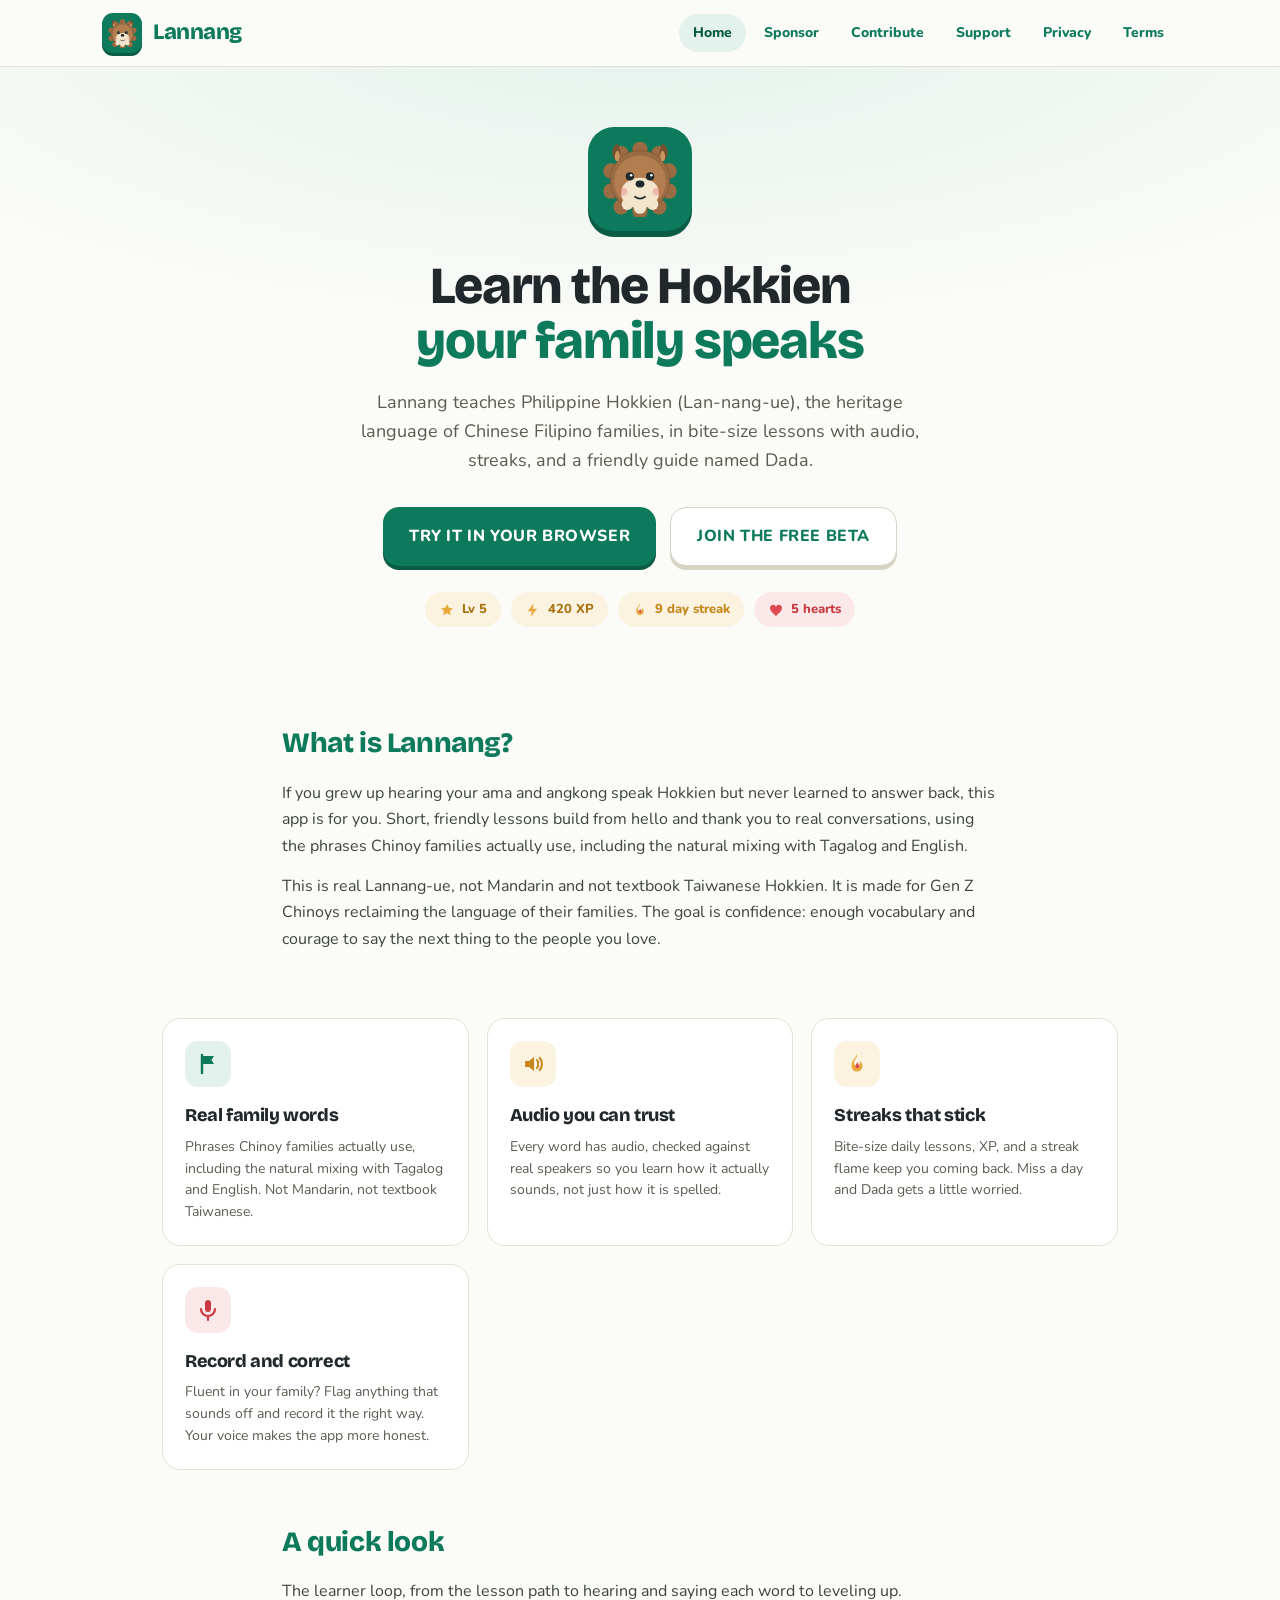
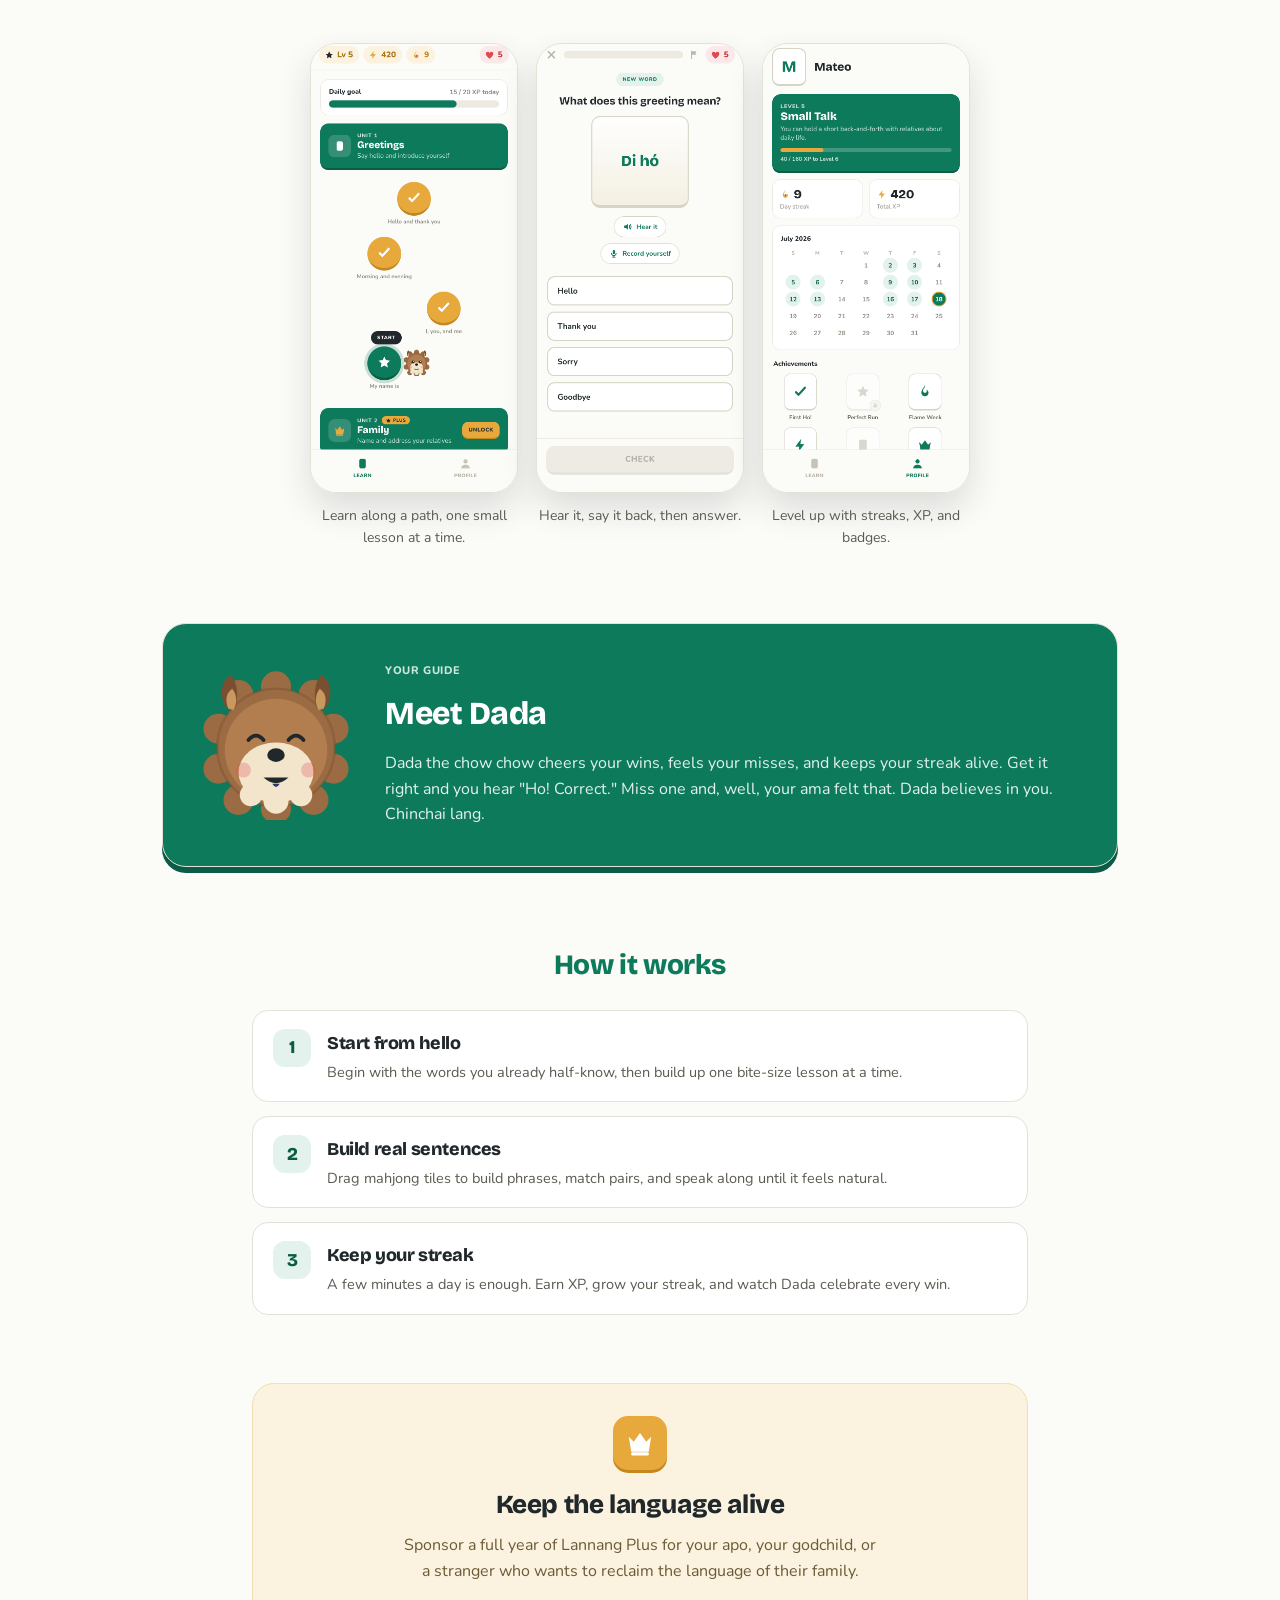
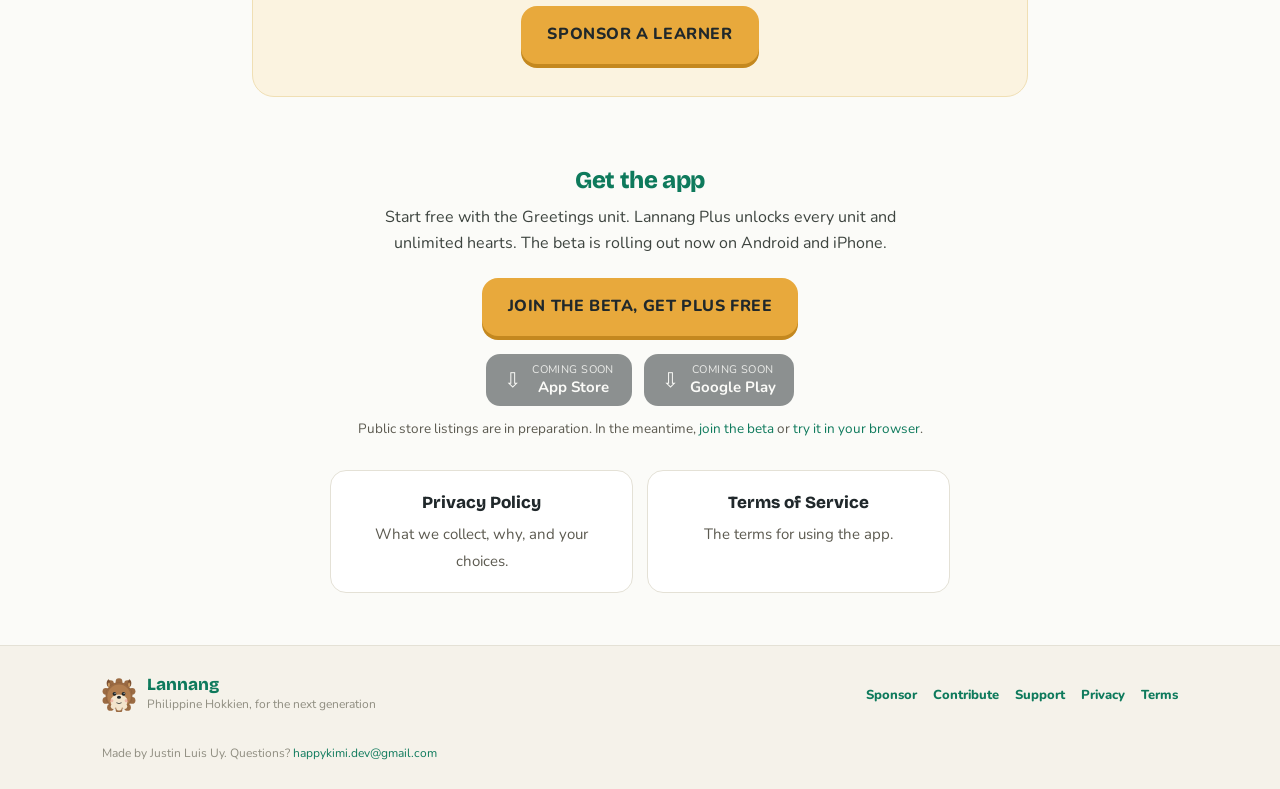
==== commit 7b6d7ff0: "site: rebuild on the official Lannang design system App design package (light-mode, jade/gold tokens" ====
--- a/index.html
+++ b/index.html
@@ -9,314 +9,351 @@
 <meta property="og:description" content="Learn Philippine Hokkien (Lannang-ue)" />
 <meta property="og:type" content="website" />
 <meta property="og:url" content="https://happychio.github.io/lannang-site/" />
-<meta property="og:image" content="https://happychio.github.io/lannang-site/media/icon.png" />
-<link rel="icon" href="./media/icon.png" />
-<link rel="apple-touch-icon" href="./media/icon.png" />
+<meta property="og:image" content="https://happychio.github.io/lannang-site/media/og.png" />
+<meta name="twitter:card" content="summary_large_image" />
+<meta name="theme-color" content="#FBFBF8" />
+<link rel="icon" href="./media/favicon.svg" />
+<link rel="apple-touch-icon" href="./media/app-icon.png" />
 <link rel="preconnect" href="https://fonts.googleapis.com" />
 <link rel="preconnect" href="https://fonts.gstatic.com" crossorigin />
-<link href="https://fonts.googleapis.com/css2?family=Bricolage+Grotesque:wght@600;700;800&family=Nunito:ital,wght@0,400;0,600;0,700;0,800;1,400&display=swap" rel="stylesheet" />
+<link href="https://fonts.googleapis.com/css2?family=Bricolage+Grotesque:opsz,wght@12..96,600;12..96,700;12..96,800&family=Nunito:wght@400;600;700;800;900&family=Noto+Sans+TC:wght@400;500;700&display=swap" rel="stylesheet" />
 <style>
 :root {
-  --paper: #faf4e6; --card: #ffffff; --ink: #20282b; --sub: #6e6c61;
-  --jade: #13876a; --jade-deep: #0a5c45; --jade-edge: #0b5e47; --jade-soft: #e4f1ea;
-  --gold: #e6a817; --gold-ink: #33260a; --gold-edge: #c08a0e;
-  --hair: #e7e3d6; --tile-edge: #dad5c4;
-  --ph-bg: #fbf3e0; --ph-ink: #8a6d16; --shadow: rgba(32,40,43,.12);
-}
-@media (prefers-color-scheme: dark) {
-  :root {
-    --paper: #131719; --card: #1c2225; --ink: #edefe9; --sub: #a8aa9f;
-    --jade: #2fb78c; --jade-deep: #7fddbd; --jade-edge: #0e5b46; --jade-soft: #1a3a2f;
-    --gold: #e6b845; --gold-ink: #33260a; --gold-edge: #a87f19;
-    --hair: #2b3236; --tile-edge: #394247;
-    --ph-bg: #2a2410; --ph-ink: #e6c766; --shadow: rgba(0,0,0,.45);
-  }
-}
-:root[data-theme="light"] {
-  --paper: #faf4e6; --card: #ffffff; --ink: #20282b; --sub: #6e6c61;
-  --jade: #13876a; --jade-deep: #0a5c45; --jade-edge: #0b5e47; --jade-soft: #e4f1ea;
-  --gold: #e6a817; --gold-ink: #33260a; --gold-edge: #c08a0e;
-  --hair: #e7e3d6; --tile-edge: #dad5c4;
-  --ph-bg: #fbf3e0; --ph-ink: #8a6d16; --shadow: rgba(32,40,43,.12);
-}
-:root[data-theme="dark"] {
-  --paper: #131719; --card: #1c2225; --ink: #edefe9; --sub: #a8aa9f;
-  --jade: #2fb78c; --jade-deep: #7fddbd; --jade-edge: #0e5b46; --jade-soft: #1a3a2f;
-  --gold: #e6b845; --gold-ink: #33260a; --gold-edge: #a87f19;
-  --hair: #2b3236; --tile-edge: #394247;
-  --ph-bg: #2a2410; --ph-ink: #e6c766; --shadow: rgba(0,0,0,.45);
+  --jade: #0E7A5C; --jade-dark: #0A5C45; --jade-soft: #E3F2EC; --text-on-jade: #CDE7DC;
+  --gold: #E8A93C; --gold-dark: #C4881F; --gold-text: #A87415; --gold-chip: #FBF3E0;
+  --coral: #DE4A52; --coral-dark: #B02A32; --coral-text: #C93A42;
+  --ink: #20282B; --sub: #5C5A50; --text-secondary: #6E6C61; --label: #8F8D80;
+  --paper: #FBFBF8; --muted: #EDEAE2; --hair: #E4E1D6;
+  --tile-top: #FFFFFF; --tile-bottom: #F7F4E9; --tile-edge: #D7D4C6;
+  --flood-wrong: #FBE9EA;
 }
 * { box-sizing: border-box; }
 html { scroll-behavior: smooth; }
 body {
   margin: 0; background: var(--paper); color: var(--ink);
-  font-family: "Nunito", -apple-system, BlinkMacSystemFont, "Segoe UI", Roboto, Helvetica, Arial, sans-serif;
-  line-height: 1.7; font-size: 17px;
-  -webkit-font-smoothing: antialiased;
+  font-family: "Nunito", system-ui, -apple-system, sans-serif;
+  line-height: 1.6; font-size: 17px; -webkit-font-smoothing: antialiased;
 }
-h1, h2, h3, .btn, .brand b, .chip {
-  font-family: "Bricolage Grotesque", "Nunito", -apple-system, sans-serif;
-}
-a:focus-visible, .btn:focus-visible { outline: 3px solid var(--gold); outline-offset: 2px; border-radius: 6px; }
-@media (prefers-reduced-motion: reduce) { * { transition: none !important; } html { scroll-behavior: auto; } }
-
-/* Sticky top bar */
-.top {
-  position: sticky; top: 0; z-index: 10;
-  background: color-mix(in srgb, var(--paper) 88%, transparent);
-  backdrop-filter: blur(10px); -webkit-backdrop-filter: blur(10px);
-  border-bottom: 1px solid var(--hair);
-}
-.bar {
-  max-width: 860px; margin: 0 auto; padding: 12px 22px;
-  display: flex; align-items: center; gap: 16px; flex-wrap: wrap;
-}
-.brand { display: flex; align-items: center; gap: 10px; text-decoration: none; color: var(--ink); }
-.brand img { width: 34px; height: 34px; border-radius: 9px; border: 1px solid var(--hair); }
-.brand b { font-size: 21px; font-weight: 800; letter-spacing: -0.02em; }
-nav { display: flex; gap: 4px; flex-wrap: wrap; margin-left: auto; font-size: 15px; }
-nav a {
-  color: var(--jade-deep); text-decoration: none; font-weight: 700;
-  padding: 5px 12px; border-radius: 999px;
-}
-nav a:hover { background: var(--jade-soft); }
-nav a[aria-current="page"] { background: var(--jade-soft); color: var(--jade-deep); }
-
-.wrap { max-width: 780px; margin: 0 auto; padding: 0 22px 70px; }
-main { margin-top: 30px; }
-h1 { font-size: 31px; line-height: 1.18; letter-spacing: -0.02em; text-wrap: balance; margin: 0 0 6px; font-weight: 800; }
-h2 { font-size: 23px; margin: 40px 0 10px; color: var(--jade-deep); font-weight: 700; letter-spacing: -0.01em; }
-h3 { font-size: 17.5px; margin: 22px 0 6px; font-weight: 700; }
-p, li { color: var(--ink); }
-p { margin: 12px 0; }
-ul { padding-left: 22px; margin: 12px 0; }
-li { margin: 7px 0; }
-li::marker { color: var(--jade); }
-a { color: var(--jade); text-underline-offset: 2px; }
-strong { color: var(--ink); }
-.ph {
-  background: var(--ph-bg); color: var(--ph-ink); border-radius: 5px;
-  padding: 0 6px; font-size: 0.92em; font-weight: 600; white-space: nowrap;
-}
-.draft {
-  background: var(--ph-bg); color: var(--ph-ink); border: 1px solid var(--gold);
-  border-radius: 12px; padding: 10px 14px; margin: 18px 0 0; font-size: 14px; font-weight: 700;
-}
-
-/* Doc pages sit on a raised sheet, like a card in the app */
-.doc {
-  background: var(--card); border: 2px solid var(--hair); border-bottom-width: 5px;
-  border-radius: 22px; padding: 34px 38px 30px; margin-top: 4px;
-}
-@media (max-width: 560px) { .doc { padding: 24px 20px 22px; border-radius: 18px; } }
-.doc h1 { font-size: 28px; }
-.doc h2 { font-size: 20px; margin-top: 32px; }
-
-/* Push buttons, straight from the app: a chunky pressed edge */
+h1, h2, h3, .display { font-family: "Bricolage Grotesque", "Nunito", sans-serif; letter-spacing: -0.4px; }
+a { color: var(--jade); text-decoration: none; }
+a:hover { color: var(--jade-dark); text-decoration: underline; }
+a:focus-visible, .btn:focus-visible { outline: 3px solid var(--gold); outline-offset: 2px; border-radius: 8px; }
+@keyframes floaty { 0%,100% { transform: translateY(0); } 50% { transform: translateY(-8px); } }
+@keyframes flamepulse { 0%,100% { transform: scale(1); } 50% { transform: scale(1.13); } }
+@media (prefers-reduced-motion: reduce) { *, ::before, ::after { animation: none !important; transition: none !important; scroll-behavior: auto !important; } }
+
+/* The brand mark: Dada in a jade tile */
+.dada-mark { display: inline-grid; place-items: center; border-radius: 26px; background: var(--jade); box-shadow: 0 6px 0 var(--jade-dark); }
+.brand .dada-mark { border-radius: 11px; box-shadow: 0 3px 0 var(--jade-dark); }
+
+/* Sticky nav */
+.top { position: sticky; top: 0; z-index: 40; background: rgba(251,251,248,.88); backdrop-filter: blur(10px); -webkit-backdrop-filter: blur(10px); border-bottom: 1px solid var(--hair); }
+.bar { max-width: 1120px; margin: 0 auto; padding: 13px 22px; display: flex; align-items: center; gap: 14px; }
+.brand { display: flex; align-items: center; gap: 11px; }
+.brand b { font-family: "Bricolage Grotesque", sans-serif; font-weight: 800; font-size: 22px; color: var(--jade); letter-spacing: -0.5px; }
+nav { display: flex; gap: 4px; flex-wrap: wrap; margin-left: auto; justify-content: flex-end; }
+nav a { font-weight: 800; font-size: 14px; padding: 8px 14px; border-radius: 999px; color: var(--jade); }
+nav a:hover { background: var(--jade-soft); color: var(--jade-dark); text-decoration: none; }
+nav a[aria-current="page"] { background: var(--jade-soft); color: var(--jade-dark); }
+
+main { min-height: 40vh; }
+.ph { background: var(--gold-chip); color: var(--gold-text); border-radius: 5px; padding: 0 6px; font-size: 0.92em; font-weight: 700; white-space: nowrap; }
+.draft { max-width: 820px; margin: 20px auto 0; padding: 10px 16px; background: var(--gold-chip); color: var(--gold-text); border: 1.5px solid var(--gold); border-radius: 12px; font-size: 14px; font-weight: 700; }
+
+/* 3D push buttons */
 .btn {
   display: inline-flex; align-items: center; gap: 8px; text-decoration: none;
-  border-radius: 15px; padding: 13px 24px; font-size: 16.5px; font-weight: 800;
-  background: var(--jade); color: #fff;
-  box-shadow: 0 4px 0 var(--jade-edge);
-  transition: transform .12s ease, box-shadow .12s ease, background .12s ease;
+  font-family: "Nunito", sans-serif; font-weight: 800; font-size: 16px;
+  text-transform: uppercase; letter-spacing: 0.6px;
+  border-radius: 16px; padding: 16px 26px; color: #fff; background: var(--jade);
+  box-shadow: 0 4px 0 var(--jade-dark); transition: transform .1s ease, box-shadow .1s ease;
 }
-.btn:hover { transform: translateY(-1px); box-shadow: 0 5px 0 var(--jade-edge); }
-.btn:active { transform: translateY(3px); box-shadow: 0 1px 0 var(--jade-edge); }
-.btn.gold { background: var(--gold); color: var(--gold-ink); box-shadow: 0 4px 0 var(--gold-edge); }
-.btn.gold:hover { box-shadow: 0 5px 0 var(--gold-edge); }
-.btn.gold:active { box-shadow: 0 1px 0 var(--gold-edge); }
-.btn.tile {
-  background: var(--card); color: var(--jade-deep);
-  border: 2px solid var(--tile-edge); box-shadow: 0 4px 0 var(--tile-edge);
-}
-.btn.tile:hover { box-shadow: 0 5px 0 var(--tile-edge); }
+.btn:hover { color: #fff; text-decoration: none; transform: translateY(-1px); box-shadow: 0 5px 0 var(--jade-dark); }
+.btn:active { transform: translateY(3px); box-shadow: 0 1px 0 var(--jade-dark); }
+.btn.tile { background: #fff; color: var(--jade); border: 1.5px solid var(--tile-edge); box-shadow: 0 4px 0 var(--tile-edge); }
+.btn.tile:hover { color: var(--jade); box-shadow: 0 5px 0 var(--tile-edge); }
 .btn.tile:active { box-shadow: 0 1px 0 var(--tile-edge); }
-
-/* Cards with tile edges */
-.cards { display: grid; gap: 14px; margin-top: 26px; grid-template-columns: 1fr 1fr; }
+.btn.gold { background: var(--gold); color: var(--ink); box-shadow: 0 4px 0 var(--gold-dark); }
+.btn.gold:hover { color: var(--ink); box-shadow: 0 5px 0 var(--gold-dark); }
+.btn.gold:active { box-shadow: 0 1px 0 var(--gold-dark); }
+
+/* Hero */
+.hero { position: relative; overflow: hidden; text-align: center; padding: 60px 22px 52px; }
+.hero .glow { position: absolute; inset: 0; background: radial-gradient(120% 90% at 50% -10%, var(--jade-soft) 0%, rgba(227,242,236,0) 60%); pointer-events: none; }
+.hero .inner { position: relative; max-width: 720px; margin: 0 auto; }
+.hero .mark-lg { animation: floaty 4s ease-in-out infinite; }
+.hero h1 { font-weight: 800; font-size: clamp(34px, 6.6vw, 52px); line-height: 1.05; letter-spacing: -1.2px; margin: 28px 0 0; }
+.hero h1 .accent { color: var(--jade); }
+.hero .lede { font-size: 18px; line-height: 1.6; color: var(--sub); max-width: 560px; margin: 20px auto 0; }
+.cta { display: flex; gap: 14px; justify-content: center; flex-wrap: wrap; margin-top: 32px; }
+.chips { display: flex; gap: 10px; justify-content: center; flex-wrap: wrap; margin-top: 26px; }
+.chip { display: inline-flex; align-items: center; gap: 7px; border-radius: 999px; padding: 7px 14px; font-weight: 800; font-size: 13px; }
+.chip svg { width: 16px; height: 16px; }
+.chip.gold { background: var(--gold-chip); color: var(--gold-text); }
+.chip.gold .ic { color: var(--gold); }
+.chip.flame { background: var(--gold-chip); color: var(--gold-dark); }
+.chip.heart { background: var(--flood-wrong); color: var(--coral-text); }
+.chip.heart .ic { color: var(--coral); }
+
+section { position: relative; }
+.section { max-width: 760px; margin: 0 auto; padding: 8px 22px 12px; }
+.section h2 { font-weight: 800; font-size: 28px; color: var(--jade); margin: 34px 0 14px; }
+.section p { font-size: 16px; line-height: 1.65; color: #3d443f; margin: 0 0 14px; }
+
+/* Feature cards */
+.features { max-width: 1000px; margin: 0 auto; padding: 40px 22px 8px; }
+.feature-grid { display: grid; grid-template-columns: repeat(auto-fit, minmax(230px, 1fr)); gap: 18px; }
+.feature { background: #fff; border: 1px solid var(--hair); border-radius: 18px; padding: 22px; }
+.feature .fi { display: grid; place-items: center; width: 46px; height: 46px; border-radius: 13px; }
+.feature .fi svg { width: 24px; height: 24px; }
+.feature h3 { font-weight: 800; font-size: 18px; color: var(--ink); margin: 14px 0 6px; }
+.feature p { font-size: 14px; line-height: 1.55; color: var(--sub); margin: 0; }
+.tint-jade { background: var(--jade-soft); } .tint-jade svg { color: var(--jade); }
+.tint-gold { background: var(--gold-chip); } .tint-gold svg { color: var(--gold-dark); }
+.tint-coral { background: var(--flood-wrong); } .tint-coral svg { color: var(--coral-text); }
+
+/* Screenshot strip (marketing cards may use a soft shadow) */
+.shots { display: flex; gap: 18px; overflow-x: auto; padding: 12px 2px 18px; scroll-snap-type: x mandatory; }
+@media (min-width: 720px) { .shots { justify-content: center; } }
+.shot { flex: 0 0 auto; width: 208px; scroll-snap-align: center; text-align: center; margin: 0; }
+.shot img { width: 100%; height: auto; display: block; border-radius: 26px; border: 1px solid var(--hair); box-shadow: 0 16px 34px rgba(32,40,43,.14); }
+.shot span { display: block; color: var(--sub); font-size: 14px; margin-top: 12px; }
+
+/* Meet Dada jade banner */
+.dada-band { max-width: 1000px; margin: 48px auto; padding: 0 22px; }
+.dada-band .card { background: var(--jade); border-radius: 24px; box-shadow: 0 6px 0 var(--jade-dark); padding: 38px; display: flex; gap: 34px; align-items: center; flex-wrap: wrap; justify-content: center; }
+.dada-band svg.dada { animation: floaty 4s ease-in-out infinite; flex-shrink: 0; }
+.dada-band .txt { flex: 1; min-width: 260px; }
+.dada-band .eyebrow { font-weight: 800; font-size: 11px; letter-spacing: 0.6px; text-transform: uppercase; color: var(--text-on-jade); margin-bottom: 8px; }
+.dada-band h2 { font-weight: 800; font-size: 32px; color: #fff; margin: 0 0 12px; letter-spacing: -0.5px; }
+.dada-band p { font-size: 16px; line-height: 1.6; color: var(--jade-soft); margin: 0; }
+
+/* How it works */
+.steps { max-width: 820px; margin: 0 auto; padding: 8px 22px 20px; }
+.steps h2 { font-weight: 800; font-size: 28px; color: var(--jade); margin: 20px 0 22px; text-align: center; }
+.step { display: flex; gap: 16px; align-items: flex-start; background: #fff; border: 1px solid var(--hair); border-radius: 16px; padding: 18px 20px; margin-bottom: 14px; }
+.step .n { flex-shrink: 0; display: grid; place-items: center; width: 38px; height: 38px; border-radius: 12px; background: var(--jade-soft); color: var(--jade-dark); font-family: "Bricolage Grotesque", sans-serif; font-weight: 800; font-size: 18px; }
+.step h3 { font-weight: 800; font-size: 18px; color: var(--ink); margin: 0 0 3px; }
+.step p { font-size: 14.5px; line-height: 1.55; color: var(--sub); margin: 0; }
+
+/* Sponsor teaser */
+.sponsor-teaser { max-width: 820px; margin: 0 auto; padding: 34px 22px 56px; }
+.sponsor-teaser .card { background: var(--gold-chip); border: 1.5px solid #F0DFB4; border-radius: 22px; padding: 32px; text-align: center; }
+.sponsor-teaser .crown { display: inline-grid; place-items: center; width: 54px; height: 54px; border-radius: 15px; background: var(--gold); box-shadow: 0 3px 0 var(--gold-dark); margin-bottom: 14px; }
+.sponsor-teaser .crown svg { width: 30px; height: 30px; color: #fff; }
+.sponsor-teaser h2 { font-weight: 800; font-size: 26px; color: var(--ink); margin: 0 0 8px; }
+.sponsor-teaser p { font-size: 16px; line-height: 1.6; color: #6b5a35; max-width: 480px; margin: 0 auto 22px; }
+
+/* Store row */
+.store-row { max-width: 760px; margin: 0 auto; padding: 8px 22px 12px; text-align: center; }
+.badges { display: flex; flex-wrap: wrap; gap: 12px; justify-content: center; margin: 18px 0 2px; }
+.badge { display: inline-flex; align-items: center; gap: 11px; background: var(--ink); color: var(--paper); border-radius: 14px; padding: 10px 18px; line-height: 1.15; opacity: .5; }
+.badge .mark { font-size: 20px; } .badge small { display: block; font-size: 11px; letter-spacing: .04em; text-transform: uppercase; opacity: .85; } .badge b { font-size: 15px; }
+.note { text-align: center; color: var(--sub); font-size: 13.5px; margin-top: 12px; }
+
+/* Doc pages: one white sheet */
+.doc-wrap { max-width: 820px; margin: 0 auto; padding: 34px 22px 56px; }
+.doc { background: #fff; border: 1px solid var(--hair); border-radius: 24px; padding: 42px 44px; }
+@media (max-width: 560px) { .doc { padding: 26px 22px; border-radius: 20px; } }
+.doc h1 { font-weight: 800; font-size: 32px; color: var(--ink); letter-spacing: -0.6px; margin: 0 0 10px; }
+.doc h2 { font-weight: 800; font-size: 21px; color: var(--jade); margin: 26px 0 8px; letter-spacing: -0.2px; }
+.doc h3 { font-weight: 800; font-size: 17px; color: var(--ink); margin: 20px 0 6px; }
+.doc p { font-size: 15.5px; line-height: 1.65; color: #3d443f; margin: 0 0 12px; }
+.doc ul { list-style: none; margin: 0 0 12px; padding: 0; display: flex; flex-direction: column; gap: 10px; }
+.doc li { display: flex; gap: 11px; align-items: flex-start; font-size: 15.5px; line-height: 1.6; color: #3d443f; }
+.doc li .dot { flex-shrink: 0; width: 7px; height: 7px; border-radius: 50%; background: var(--jade); margin-top: 9px; }
+.doc strong { color: var(--ink); }
+
+/* Cards (legal links on home) */
+.cards { display: grid; gap: 14px; margin-top: 22px; grid-template-columns: 1fr 1fr; }
 @media (max-width: 560px) { .cards { grid-template-columns: 1fr; } }
-.card {
-  background: var(--card); border: 2px solid var(--hair); border-bottom-width: 5px;
-  border-radius: 17px; padding: 18px 20px; text-decoration: none; color: var(--ink);
-  display: block; transition: transform .12s ease, border-color .12s ease;
-}
-.card:hover { border-color: var(--jade); transform: translateY(-2px); }
-.card b { display: block; font-size: 18px; margin-bottom: 4px; }
+.card { background: #fff; border: 1px solid var(--hair); border-radius: 16px; padding: 18px 20px; text-decoration: none; color: var(--ink); display: block; transition: border-color .12s ease; }
+.card:hover { border-color: var(--jade); text-decoration: none; }
+.card b { display: block; font-size: 17px; margin-bottom: 4px; font-family: "Bricolage Grotesque", sans-serif; font-weight: 800; }
 .card span { color: var(--sub); font-size: 15px; }
 
-footer { margin-top: 54px; padding-top: 20px; border-top: 1px solid var(--hair); color: var(--sub); font-size: 14px; }
-footer a { color: var(--jade); text-decoration: none; font-weight: 700; }
-footer a:hover { text-decoration: underline; }
-footer .foot-links { display: flex; flex-wrap: wrap; gap: 16px; margin-bottom: 10px; }
-
-/* Marketing landing (home page only) */
-.hero { text-align: center; padding: 34px 0 8px; }
-.hero img.appicon {
-  width: 96px; height: 96px; border-radius: 24px;
-  border: 2px solid var(--hair); box-shadow: 0 10px 28px var(--shadow);
-}
-.hero h1 { margin: 18px 0 0; font-size: clamp(34px, 6vw, 44px); }
-.hero h1 .accent { color: var(--jade); }
-.hero .lede { font-size: 19px; color: var(--sub); max-width: 30em; margin: 14px auto 0; }
-.cta { display: flex; flex-wrap: wrap; gap: 14px; justify-content: center; margin: 26px 0 4px; }
-.chips { display: flex; flex-wrap: wrap; gap: 10px; justify-content: center; margin: 24px 0 6px; }
-.chip {
-  display: inline-flex; align-items: center; gap: 7px;
-  background: var(--card); border: 2px solid var(--tile-edge); border-bottom-width: 4px;
-  border-radius: 999px; padding: 7px 15px; font-size: 14.5px; font-weight: 700; color: var(--ink);
-}
-.badges { display: flex; flex-wrap: wrap; gap: 12px; justify-content: center; margin: 16px 0 2px; }
-.badge {
-  display: inline-flex; align-items: center; gap: 11px; text-decoration: none;
-  background: var(--ink); color: var(--paper); border-radius: 14px; padding: 10px 18px;
-  border: 1px solid var(--ink); line-height: 1.15; opacity: .5; cursor: default;
-}
-.badge .mark { font-size: 22px; }
-.badge small { display: block; font-size: 11px; letter-spacing: .04em; text-transform: uppercase; opacity: .85; }
-.badge b { font-size: 16px; }
-.note { text-align: center; color: var(--sub); font-size: 13.5px; margin-top: 12px; }
-.shots {
-  display: flex; gap: 18px; overflow-x: auto; padding: 12px 2px 18px; margin: 8px -4px 0;
-  scroll-snap-type: x mandatory; justify-content: flex-start;
-}
-@media (min-width: 700px) { .shots { justify-content: center; } }
-.shot { flex: 0 0 auto; width: 210px; scroll-snap-align: center; text-align: center; margin: 0; }
-.shot img {
-  width: 100%; height: auto; display: block; border-radius: 26px;
-  border: 2px solid var(--hair); background: var(--card); box-shadow: 0 16px 36px var(--shadow);
-}
-.shot span { display: block; color: var(--sub); font-size: 14px; margin-top: 12px; }
-.grid2 { display: grid; gap: 14px; grid-template-columns: 1fr 1fr; margin-top: 14px; }
-@media (max-width: 560px) { .grid2 { grid-template-columns: 1fr; } }
-.panel {
-  background: var(--card); border: 2px solid var(--hair); border-bottom-width: 5px;
-  border-radius: 17px; padding: 18px 22px;
-}
-.panel h3 { margin: 0 0 6px; color: var(--jade-deep); }
-.panel ul { margin: 8px 0 0; }
+/* Footer */
+footer { border-top: 1px solid var(--hair); background: #F5F2EA; margin-top: 40px; }
+.foot { max-width: 1120px; margin: 0 auto; padding: 30px 22px; display: flex; gap: 20px; flex-wrap: wrap; align-items: center; justify-content: space-between; }
+.foot .who { display: flex; align-items: center; gap: 11px; }
+.foot .who .name { font-family: "Bricolage Grotesque", sans-serif; font-weight: 800; font-size: 17px; color: var(--jade); line-height: 1.1; }
+.foot .who .tag { font-size: 12px; color: var(--label); }
+.foot .links { display: flex; gap: 16px; flex-wrap: wrap; font-size: 13px; font-weight: 800; }
+.foot-legal { max-width: 1120px; margin: 0 auto; padding: 0 22px 26px; font-size: 12px; color: var(--label); }
 </style>
 </head>
 <body>
+<svg width="0" height="0" style="position:absolute" aria-hidden="true"><defs>
+<symbol id="ic-bolt" viewBox="0 0 24 24"><path d="M13 2 4 14h6l-1 8 9-12h-6l1-8z" fill="currentColor"/></symbol>
+<symbol id="ic-flame2" viewBox="0 0 24 24"><path d="M12 2c1 4-3 5-3 9a3 3 0 0 0 6 0c0-1-.5-2-.5-2 2 1 3 3 3 5a5.5 5.5 0 0 1-11 0C6.5 8 11 6 12 2z" fill="#E8A93C"/><path d="M12 10c.6 1.6-1.6 2.4-1.6 4.3a1.9 1.9 0 0 0 3.8 0c0-1.5-1-2.5-2.2-4.3z" fill="#DE4A52"/></symbol>
+<symbol id="ic-heart" viewBox="0 0 24 24"><path d="M12 21C5 15.5 3 12 3 8.8 3 6 5 4 7.5 4c1.8 0 3 1 4.5 2.7C13.5 5 14.7 4 16.5 4 19 4 21 6 21 8.8c0 3.2-2 6.7-9 12.2z" fill="currentColor"/></symbol>
+<symbol id="ic-star" viewBox="0 0 24 24"><path d="M12 3l2.7 5.7 6.3.7-4.7 4.3 1.3 6.3L12 17l-5.6 3 1.3-6.3L3 9.4l6.3-.7L12 3z" fill="currentColor"/></symbol>
+<symbol id="ic-check" viewBox="0 0 24 24"><path d="M5 13l4 4 10-11" fill="none" stroke="currentColor" stroke-width="3.4" stroke-linecap="round" stroke-linejoin="round"/></symbol>
+<symbol id="ic-speaker" viewBox="0 0 24 24"><path d="M4 9v6h4l5 4V5L8 9H4z" fill="currentColor"/><path d="M16 8c1.6 1.3 1.6 6.7 0 8M18.6 6c3 2.5 3 9.5 0 12" fill="none" stroke="currentColor" stroke-width="2" stroke-linecap="round"/></symbol>
+<symbol id="ic-mic" viewBox="0 0 24 24"><rect x="9" y="2" width="6" height="12" rx="3" fill="currentColor"/><path d="M5 11a7 7 0 0 0 14 0M12 18v4" fill="none" stroke="currentColor" stroke-width="2.2" stroke-linecap="round"/></symbol>
+<symbol id="ic-crown" viewBox="0 0 24 24"><path d="M3 7l4 4 5-7 5 7 4-4-2 12H5L3 7z" fill="currentColor"/><rect x="5" y="19.4" width="14" height="2.6" rx="1" fill="currentColor"/></symbol>
+<symbol id="ic-spark" viewBox="0 0 24 24"><path d="M12 2c1 5 4 8 9 10-5 2-8 5-9 10-1-5-4-8-9-10 5-2 8-5 9-10z" fill="currentColor"/></symbol>
+<symbol id="ic-flag" viewBox="0 0 24 24"><path d="M6 3v18" fill="none" stroke="currentColor" stroke-width="2.4" stroke-linecap="round"/><path d="M6 4h12l-2.5 4L18 12H6z" fill="currentColor"/></symbol>
+<symbol id="dada-base" viewBox="0 0 120 120"><circle cx="60" cy="62" r="47" fill="#9B6B43"/><g fill="#9B6B43"><circle cx="60" cy="13" r="12"/><circle cx="90" cy="20" r="12"/><circle cx="106" cy="47" r="12"/><circle cx="106" cy="79" r="12"/><circle cx="90" cy="104" r="12"/><circle cx="60" cy="111" r="12"/><circle cx="30" cy="104" r="12"/><circle cx="14" cy="79" r="12"/><circle cx="14" cy="47" r="12"/><circle cx="30" cy="20" r="12"/></g><circle cx="60" cy="62" r="47" fill="none" stroke="#7A4F30" stroke-width="2" opacity="0.4"/><path d="M20 30c-6-10-4-22 4-26 6 8 6 18 3 27z" fill="#7A4F30"/><path d="M100 30c6-10 4-22-4-26-6 8-6 18-3 27z" fill="#7A4F30"/><path d="M22 31c-3-6-2-13 3-16 4 5 4 11 1 17z" fill="#C9985F"/><path d="M98 31c3-6 2-13-3-16-4 5-4 11-1 17z" fill="#C9985F"/><circle cx="60" cy="64" r="41" fill="#B27E4F"/><ellipse cx="60" cy="82" rx="30" ry="24" fill="#F3E4CC"/><circle cx="40" cy="100" r="9" fill="#F3E4CC"/><circle cx="60" cy="105" r="10" fill="#F3E4CC"/><circle cx="80" cy="100" r="9" fill="#F3E4CC"/><circle cx="34" cy="80" r="6" fill="#DE4A52" opacity="0.28"/><circle cx="86" cy="80" r="6" fill="#DE4A52" opacity="0.28"/><ellipse cx="60" cy="68" rx="7" ry="5.5" fill="#20282B"/></symbol>
+<symbol id="dada-idle" viewBox="0 0 120 120"><use href="#dada-base"/><circle cx="44" cy="56" r="6.5" fill="#20282B"/><circle cx="76" cy="56" r="6.5" fill="#20282B"/><circle cx="46" cy="54" r="2" fill="#fff"/><circle cx="78" cy="54" r="2" fill="#fff"/><path d="M52 88q8 6 16 0" fill="none" stroke="#20282B" stroke-width="2.6" stroke-linecap="round"/></symbol>
+<symbol id="dada-wave" viewBox="0 0 120 120"><use href="#dada-base"/><path d="M38 56q6 -7 12 0" fill="none" stroke="#20282B" stroke-width="3" stroke-linecap="round"/><path d="M70 56q6 -7 12 0" fill="none" stroke="#20282B" stroke-width="3" stroke-linecap="round"/><path d="M50 86q10 9 20 0z" fill="#20282B"/><path d="M57 91q3 5 6 0z" fill="#2B3A6B"/></symbol>
+<symbol id="dada-celebrate" viewBox="0 0 120 120"><use href="#dada-base"/><path d="M38 58q6 -8 12 0" fill="none" stroke="#20282B" stroke-width="3.2" stroke-linecap="round"/><path d="M70 58q6 -8 12 0" fill="none" stroke="#20282B" stroke-width="3.2" stroke-linecap="round"/><path d="M49 84q11 13 22 0z" fill="#20282B"/><path d="M56 90q4 6 8 0z" fill="#2B3A6B"/><use href="#ic-spark" x="4" y="10" width="17" height="17" style="color:#E8A93C"/><use href="#ic-spark" x="99" y="12" width="16" height="16" style="color:#E8A93C"/></symbol>
+</defs></svg>
 <header class="top">
   <div class="bar">
-    <a class="brand" href="./"><img src="./media/icon.png" alt="" width="34" height="34" /><b>Lannang</b></a>
+    <a class="brand" href="./"><span class="dada-mark" style="width:40px;height:40px"><svg viewBox="0 0 120 120" width="29" height="29" aria-hidden="true"><use href="#dada-idle"/></svg></span><b>Lannang</b></a>
     <nav><a href="./" aria-current="page">Home</a><a href="./sponsor/">Sponsor</a><a href="./contribute/">Contribute</a><a href="./support/">Support</a><a href="./privacy/">Privacy</a><a href="./terms/">Terms</a></nav>
   </div>
 </header>
-<div class="wrap">
 
 <main>
 
 <section class="hero">
-  <img class="appicon" src="./media/icon.png" alt="Lannang app icon: Dada the brown chow chow" width="96" height="96" />
-  <h1>Learn the Hokkien <span class="accent">your family speaks</span></h1>
-  <p class="lede">Lannang teaches Philippine Hokkien (Lan-nang-ue), the heritage language of Chinese
-  Filipino families, in bite-size lessons with audio, streaks, and a friendly guide named Dada.</p>
-  <div class="cta">
-    <a class="btn" href="./app/">Try it in your browser</a>
-    <a class="btn tile" href="./beta/">Join the free beta</a>
-  </div>
-  <div class="chips" aria-hidden="true">
-    <span class="chip">&#11088; Lv 5</span>
-    <span class="chip">&#9889; 420 XP</span>
-    <span class="chip">&#128293; 9 day streak</span>
-    <span class="chip">&#10084;&#65039; 5 hearts</span>
+  <div class="glow"></div>
+  <div class="inner">
+    <span class="mark-lg"><span class="dada-mark" style="width:104px;height:104px"><svg viewBox="0 0 120 120" width="76" height="76" aria-hidden="true"><use href="#dada-idle"/></svg></span></span>
+    <h1>Learn the Hokkien<br><span class="accent">your family speaks</span></h1>
+    <p class="lede">Lannang teaches Philippine Hokkien (Lan-nang-ue), the heritage language of Chinese
+    Filipino families, in bite-size lessons with audio, streaks, and a friendly guide named Dada.</p>
+    <div class="cta">
+      <a class="btn" href="./app/">Try it in your browser</a>
+      <a class="btn tile" href="./beta/">Join the free beta</a>
+    </div>
+    <div class="chips">
+      <span class="chip gold"><svg class="ic" aria-hidden="true"><use href="#ic-star"/></svg>Lv 5</span>
+      <span class="chip gold"><svg class="ic" aria-hidden="true"><use href="#ic-bolt"/></svg>420 XP</span>
+      <span class="chip flame"><svg class="ic" style="animation:flamepulse 2.4s ease-in-out infinite" aria-hidden="true"><use href="#ic-flame2"/></svg>9 day streak</span>
+      <span class="chip heart"><svg class="ic" aria-hidden="true"><use href="#ic-heart"/></svg>5 hearts</span>
+    </div>
   </div>
 </section>
 
-<h2>What is Lannang?</h2>
-<p>If you grew up hearing your ama and angkong speak Hokkien but never learned to answer back, this
-app is for you. Short, friendly lessons build from hello and thank you to real conversations, using
-the phrases Chinoy families actually use, including the natural mixing with Tagalog and English.</p>
-<p>This is real Lannang-ue, not Mandarin and not textbook Taiwanese Hokkien. It is made for Gen Z
-Chinoys reclaiming the language of their families. The goal is confidence: enough vocabulary,
-phrases, and ear to start talking with the fluent speakers in your own home.</p>
-
-<h2 id="demo">A quick look</h2>
-<p>Here is the learner loop, from the lesson path to hearing and saying each word to leveling up.</p>
-<div class="shots">
-  <figure class="shot"><img src="./media/home.png" alt="The Lannang learning path with units and lessons" loading="lazy" /><span>Learn along a path, one small lesson at a time.</span></figure>
-  <figure class="shot"><img src="./media/lesson.png" alt="A Lannang lesson: hear the word, record yourself, choose the meaning" loading="lazy" /><span>Hear it, say it back, then answer.</span></figure>
-  <figure class="shot"><img src="./media/profile.png" alt="The Lannang profile with proficiency level, streak, and achievements" loading="lazy" /><span>Level up with streaks, XP, and badges.</span></figure>
-</div>
-
-<div class="grid2">
-  <div class="panel">
-    <h3>What you learn</h3>
-    <ul>
-      <li>Greetings, family, numbers, food, the market, feelings, home, and more</li>
-      <li>22 units, from your first words to a full family-visit conversation</li>
-      <li>Real Lannang-ue, the way it is spoken at home and in Binondo</li>
-    </ul>
-  </div>
-  <div class="panel">
-    <h3>How it works</h3>
-    <ul>
-      <li>Bite-size lessons you can finish in a few minutes</li>
-      <li>Tap-to-build sentences with a mahjong-tile word bank</li>
-      <li>Audio on words and phrases, plus record-yourself practice</li>
-      <li>Streaks, XP, and a proficiency level that grows with you</li>
-    </ul>
-  </div>
-</div>
-
-<h2 id="download">Get the app</h2>
-<p>Start free with the Greetings unit. Lannang Plus unlocks every unit and unlimited hearts as a
-monthly or yearly subscription. The beta is rolling out now on Android and iPhone.</p>
-<div class="cta">
-  <a class="btn gold" href="./beta/">Join the beta and get Plus free</a>
-</div>
-<div class="badges">
-  <span class="badge" role="img" aria-label="App Store, coming soon">
+<div class="section">
+  <h2>What is Lannang?</h2>
+  <p>If you grew up hearing your ama and angkong speak Hokkien but never learned to answer back, this
+  app is for you. Short, friendly lessons build from hello and thank you to real conversations, using
+  the phrases Chinoy families actually use, including the natural mixing with Tagalog and English.</p>
+  <p>This is real Lannang-ue, not Mandarin and not textbook Taiwanese Hokkien. It is made for Gen Z
+  Chinoys reclaiming the language of their families. The goal is confidence: enough vocabulary and
+  courage to say the next thing to the people you love.</p>
+</div>
+
+<div class="features">
+  <div class="feature-grid">
+    <div class="feature">
+      <span class="fi tint-jade"><svg aria-hidden="true"><use href="#ic-flag"/></svg></span>
+      <h3>Real family words</h3>
+      <p>Phrases Chinoy families actually use, including the natural mixing with Tagalog and English. Not Mandarin, not textbook Taiwanese.</p>
+    </div>
+    <div class="feature">
+      <span class="fi tint-gold"><svg aria-hidden="true"><use href="#ic-speaker"/></svg></span>
+      <h3>Audio you can trust</h3>
+      <p>Every word has audio, checked against real speakers so you learn how it actually sounds, not just how it is spelled.</p>
+    </div>
+    <div class="feature">
+      <span class="fi tint-gold"><svg aria-hidden="true"><use href="#ic-flame2"/></svg></span>
+      <h3>Streaks that stick</h3>
+      <p>Bite-size daily lessons, XP, and a streak flame keep you coming back. Miss a day and Dada gets a little worried.</p>
+    </div>
+    <div class="feature">
+      <span class="fi tint-coral"><svg aria-hidden="true"><use href="#ic-mic"/></svg></span>
+      <h3>Record and correct</h3>
+      <p>Fluent in your family? Flag anything that sounds off and record it the right way. Your voice makes the app more honest.</p>
+    </div>
+  </div>
+</div>
+
+<div class="section" id="look">
+  <h2>A quick look</h2>
+  <p>The learner loop, from the lesson path to hearing and saying each word to leveling up.</p>
+</div>
+<div class="features" style="padding-top:0">
+  <div class="shots">
+    <figure class="shot"><img src="./media/home.png" alt="The Lannang learning path with units and lessons" loading="lazy" /><span>Learn along a path, one small lesson at a time.</span></figure>
+    <figure class="shot"><img src="./media/lesson.png" alt="A Lannang lesson: hear the word, record yourself, choose the meaning" loading="lazy" /><span>Hear it, say it back, then answer.</span></figure>
+    <figure class="shot"><img src="./media/profile.png" alt="The Lannang profile with proficiency level, streak, and achievements" loading="lazy" /><span>Level up with streaks, XP, and badges.</span></figure>
+  </div>
+</div>
+
+<div class="dada-band">
+  <div class="card">
+    <svg class="dada" viewBox="0 0 120 120" width="150" height="150" aria-hidden="true"><use href="#dada-wave"/></svg>
+    <div class="txt">
+      <div class="eyebrow">Your guide</div>
+      <h2>Meet Dada</h2>
+      <p>Dada the chow chow cheers your wins, feels your misses, and keeps your streak alive. Get it
+      right and you hear "Ho! Correct." Miss one and, well, your ama felt that. Dada believes in you.
+      Chinchai lang.</p>
+    </div>
+  </div>
+</div>
+
+<div class="steps">
+  <h2>How it works</h2>
+  <div class="step">
+    <span class="n">1</span>
+    <div><h3>Start from hello</h3><p>Begin with the words you already half-know, then build up one bite-size lesson at a time.</p></div>
+  </div>
+  <div class="step">
+    <span class="n">2</span>
+    <div><h3>Build real sentences</h3><p>Drag mahjong tiles to build phrases, match pairs, and speak along until it feels natural.</p></div>
+  </div>
+  <div class="step">
+    <span class="n">3</span>
+    <div><h3>Keep your streak</h3><p>A few minutes a day is enough. Earn XP, grow your streak, and watch Dada celebrate every win.</p></div>
+  </div>
+</div>
+
+<div class="sponsor-teaser">
+  <div class="card">
+    <span class="crown"><svg aria-hidden="true"><use href="#ic-crown"/></svg></span>
+    <h2>Keep the language alive</h2>
+    <p>Sponsor a full year of Lannang Plus for your apo, your godchild, or a stranger who wants to
+    reclaim the language of their family.</p>
+    <a class="btn gold" href="./sponsor/">Sponsor a learner</a>
+  </div>
+</div>
+
+<div class="store-row">
+  <h2 class="display" style="font-size:24px;color:var(--jade);font-weight:800;margin:0 0 6px">Get the app</h2>
+  <p class="note" style="font-size:16px;color:#3d443f;max-width:520px;margin:0 auto">Start free with the Greetings unit. Lannang Plus unlocks every unit and unlimited hearts. The beta is rolling out now on Android and iPhone.</p>
+  <div class="cta" style="margin-top:22px"><a class="btn gold" href="./beta/">Join the beta, get Plus free</a></div>
+  <div class="badges">
+    <span class="badge" role="img" aria-label="App Store, coming soon">
     <span class="mark" aria-hidden="true">&#8681;</span>
     <span><small>Coming soon</small><b>App Store</b></span>
   </span>
-  <span class="badge" role="img" aria-label="Google Play, coming soon">
+    <span class="badge" role="img" aria-label="Google Play, coming soon">
     <span class="mark" aria-hidden="true">&#8681;</span>
     <span><small>Coming soon</small><b>Google Play</b></span>
   </span>
-</div>
-<p class="note">Public store listings are in preparation. In the meantime, <a href="./beta/">join the beta</a> or <a href="./app/">try it in your browser</a>.</p>
-
-<h2>Keep the language alive</h2>
-<p>Parents and grandparents can sponsor a full year of Lannang Plus for the next generation, or pay
-it forward to a learner who cannot afford it. <a href="./sponsor/">Sponsor a learner</a> and join
-the supporters keeping Lannang-ue alive.</p>
-<p>Speak Lannang-ue? Your ears and your voice can shape what the app teaches. Correct words, suggest
-new ones and improvements, and record how they should sound. Contributors get credit and free Plus.
-<a href="./contribute/">Help build Lannang</a>.</p>
-
-<h2>Contact and support</h2>
-<p>Questions, feedback, or help with your account or subscription? Email
-<a href="mailto:happykimi.dev@gmail.com">happykimi.dev@gmail.com</a> and we will get back to you. You can also
-report content problems and suggest corrections from inside the app, on any exercise.</p>
-
-<h2>Delete your account</h2>
-<p>You can delete your account and all associated data at any time from inside the app: open
-Profile, tap <b>Delete account</b>, and confirm. This permanently removes your account, your learning
-progress, and any voice recordings you submitted. If you cannot access the app, email
-<a href="mailto:happykimi.dev@gmail.com">happykimi.dev@gmail.com</a> from your account address with the subject
-"Delete my account" and we will process the deletion.</p>
-
-<h2>Legal</h2>
-<div class="cards">
-  <a class="card" href="./privacy/"><b>Privacy Policy</b><span>What we collect, why, and your choices.</span></a>
-  <a class="card" href="./terms/"><b>Terms of Service</b><span>The terms for using the app.</span></a>
+  </div>
+  <p class="note">Public store listings are in preparation. In the meantime, <a href="./beta/">join the beta</a> or <a href="./app/">try it in your browser</a>.</p>
+  <div class="cards" style="max-width:620px;margin:30px auto 0">
+    <a class="card" href="./privacy/"><b>Privacy Policy</b><span>What we collect, why, and your choices.</span></a>
+    <a class="card" href="./terms/"><b>Terms of Service</b><span>The terms for using the app.</span></a>
+  </div>
 </div>
 
 </main>
 <footer>
-  <div class="foot-links">
-    <a href="./">Home</a>
-    <a href="./beta/">Beta</a>
-    <a href="./sponsor/">Sponsor</a>
-    <a href="./contribute/">Contribute</a>
-    <a href="./privacy/">Privacy</a>
-    <a href="./terms/">Terms</a>
-    <a href="mailto:happykimi.dev@gmail.com">Contact</a>
-  </div>
-  &copy; Lannang. Learn Philippine Hokkien (Lannang-ue). Made with love for the Chinoy community. Salamat and to-sia.
+  <div class="foot">
+    <div class="who">
+      <svg viewBox="0 0 120 120" width="34" height="34" aria-hidden="true"><use href="#dada-idle"/></svg>
+      <div>
+        <div class="name">Lannang</div>
+        <div class="tag">Philippine Hokkien, for the next generation</div>
+      </div>
+    </div>
+    <div class="links">
+      <a href="./sponsor/">Sponsor</a>
+      <a href="./contribute/">Contribute</a>
+      <a href="./support/">Support</a>
+      <a href="./privacy/">Privacy</a>
+      <a href="./terms/">Terms</a>
+    </div>
+  </div>
+  <div class="foot-legal">Made by Justin Luis Uy. Questions? <a href="mailto:happykimi.dev@gmail.com">happykimi.dev@gmail.com</a></div>
 </footer>
-</div>
 </body>
 </html>
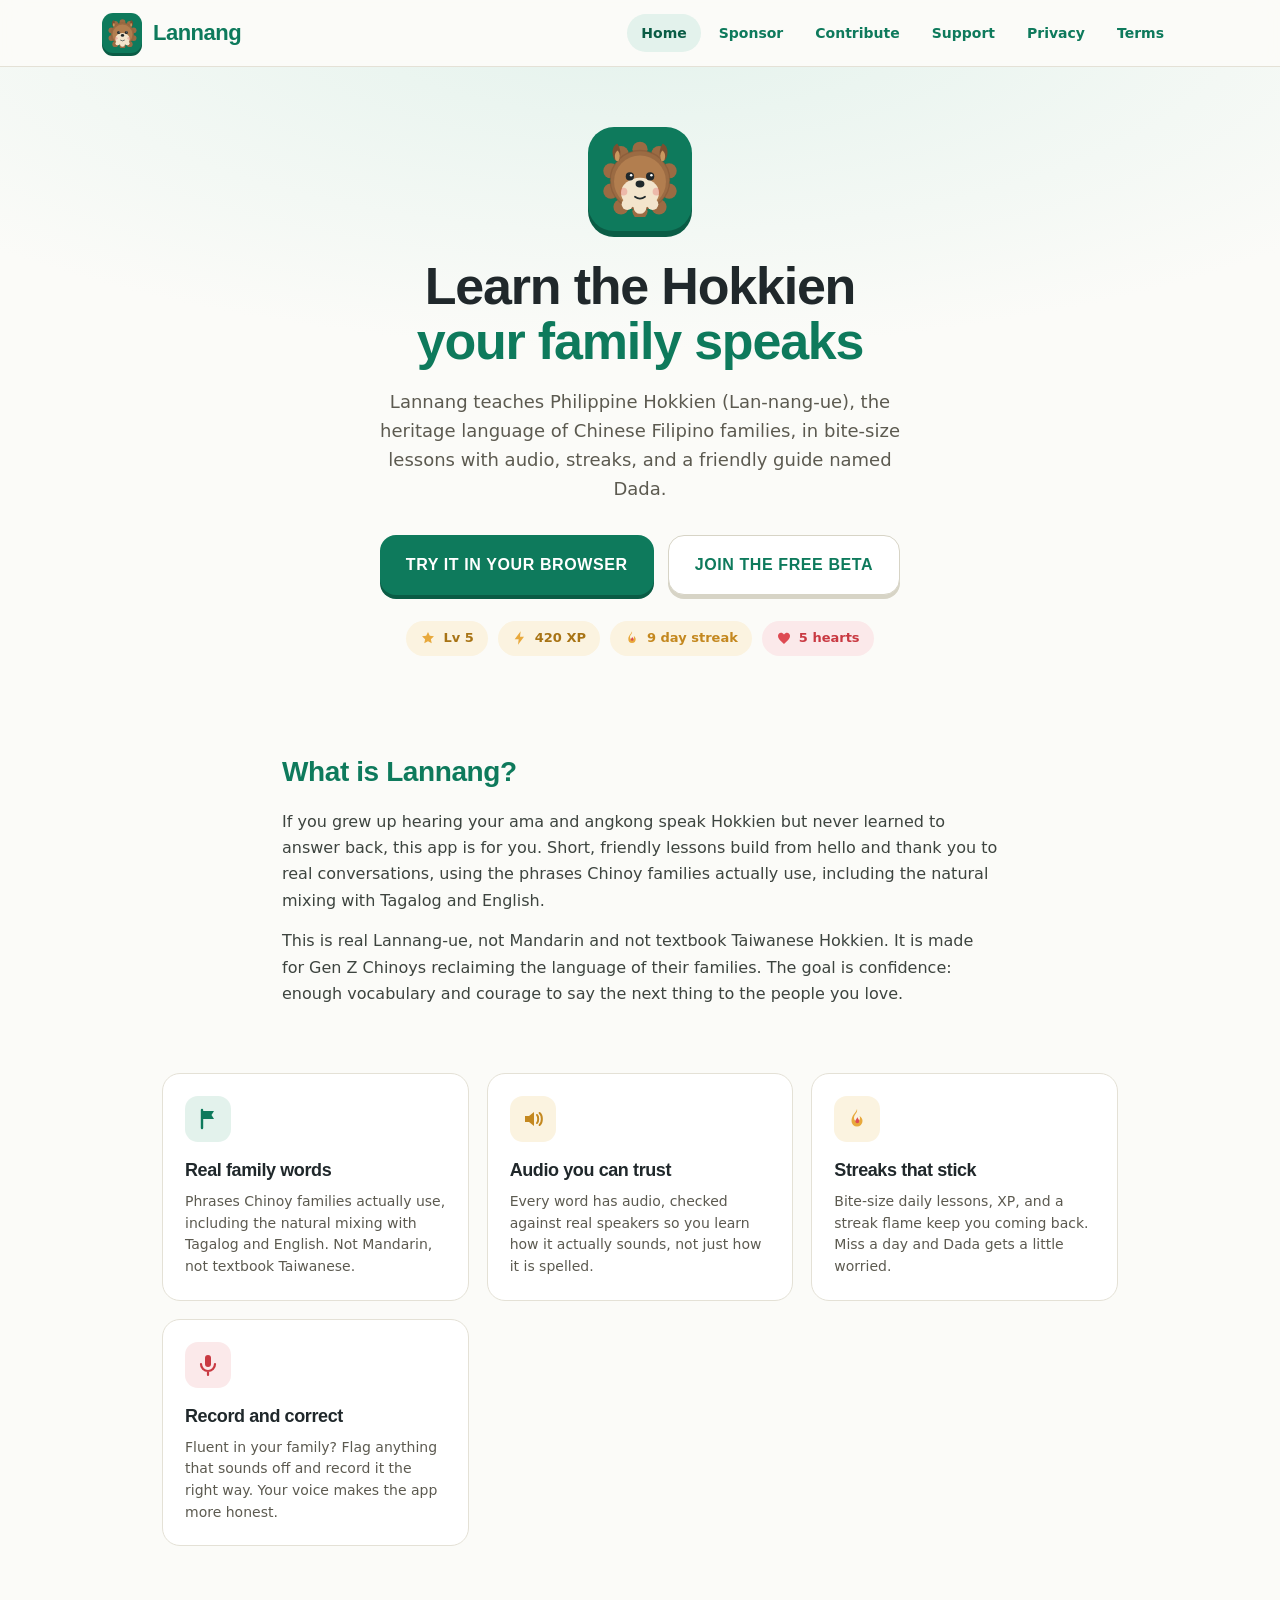
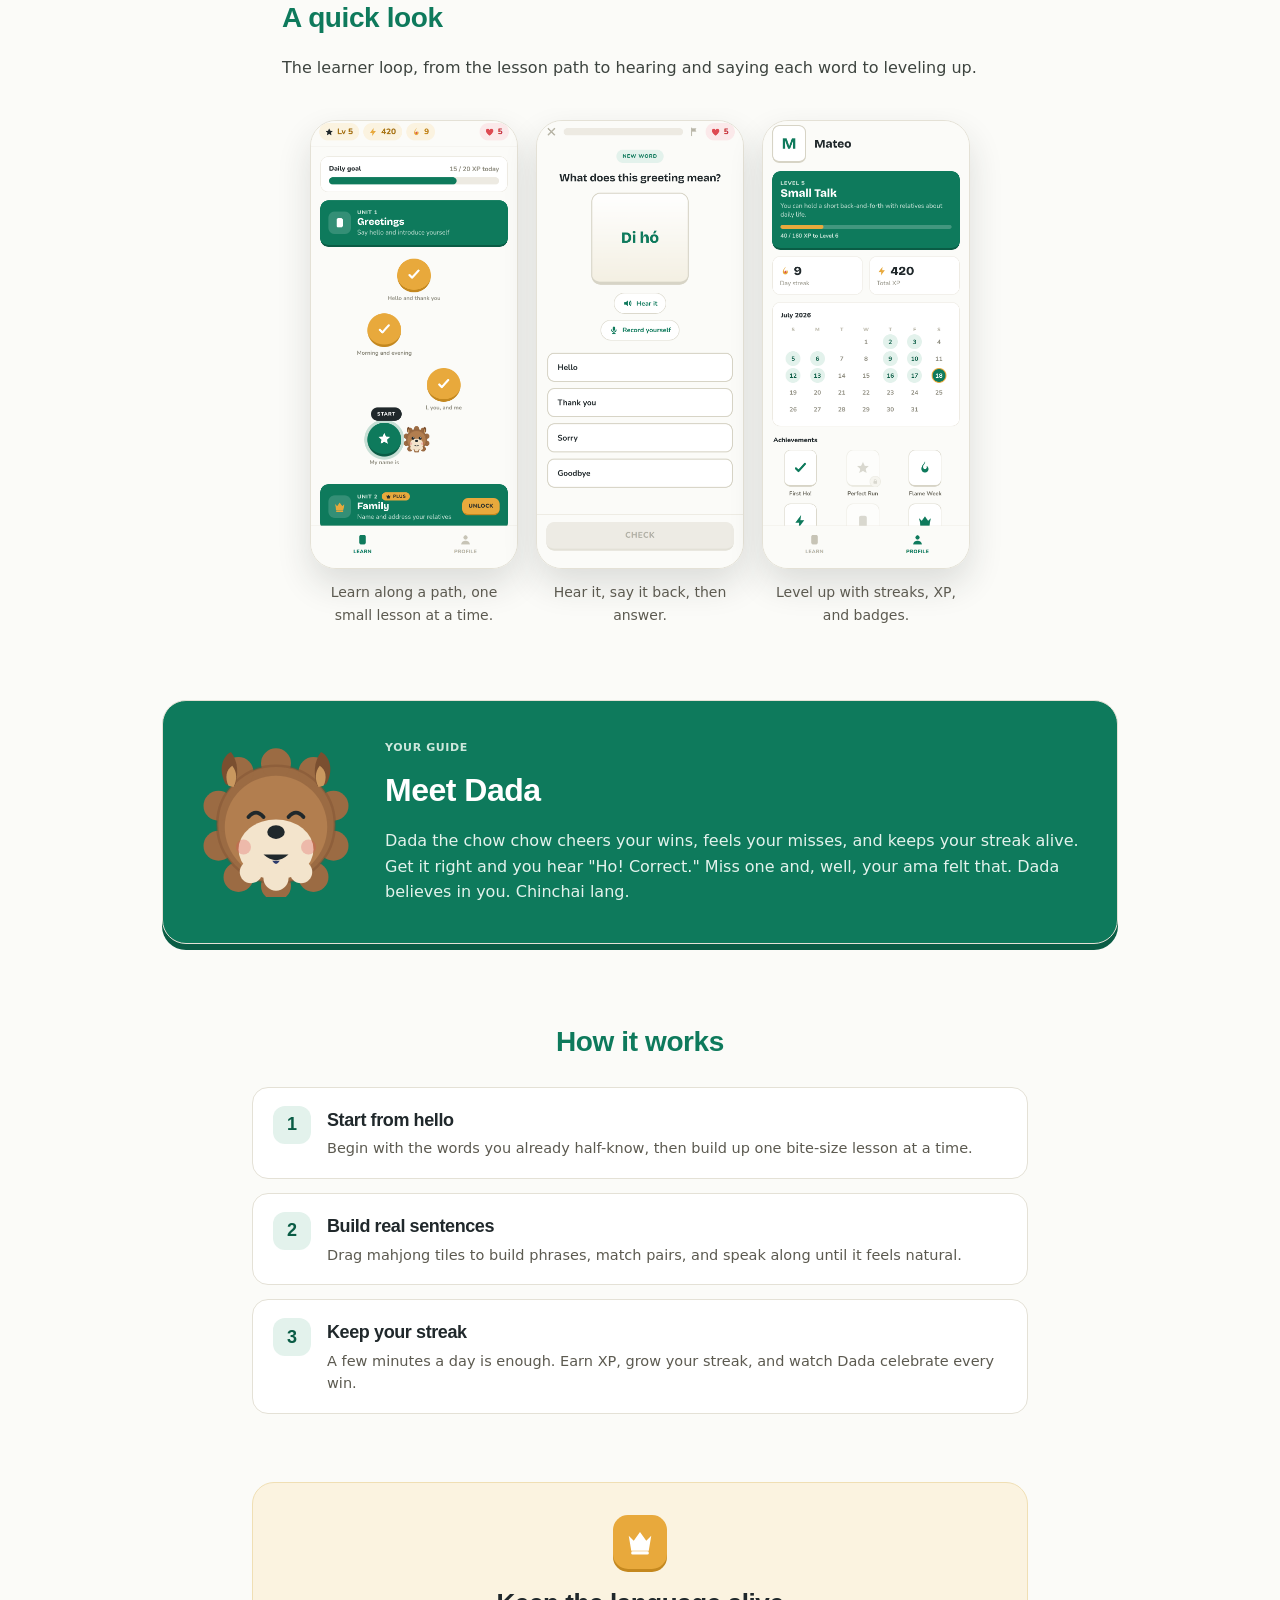
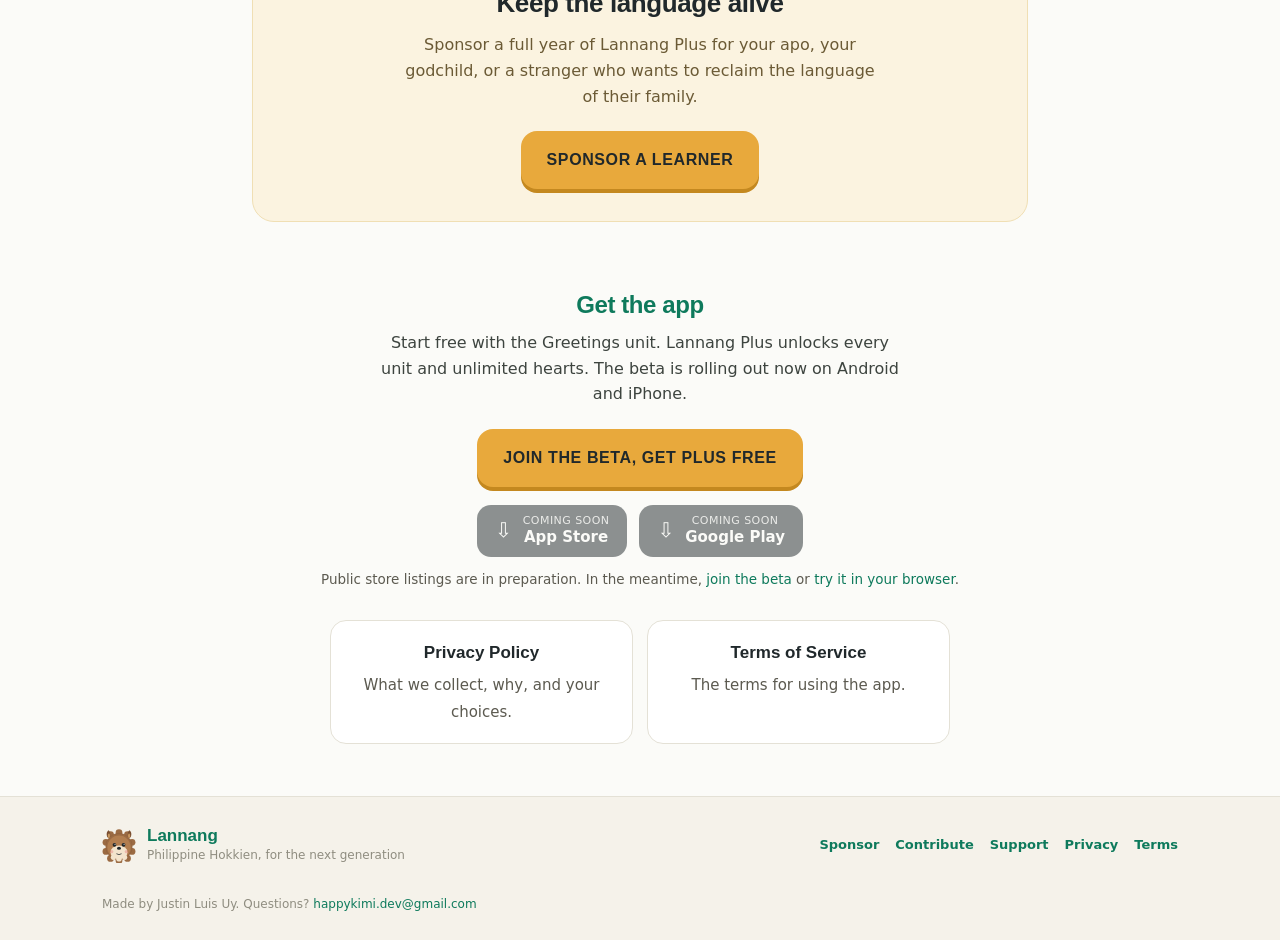
==== commit 202b482a: "site: add CSP and nosniff to static pages; beta code is 8 digits Co-Authored-By: Claude Opus 4.8 <no" ====
--- a/index.html
+++ b/index.html
@@ -12,6 +12,10 @@
 <meta property="og:image" content="https://happychio.github.io/lannang-site/media/og.png" />
 <meta name="twitter:card" content="summary_large_image" />
 <meta name="theme-color" content="#FBFBF8" />
+<!-- These static pages run no scripts. A strict CSP makes that explicit and neutralizes any
+     injected markup: no script can execute, and only same-origin assets plus Google Fonts load. -->
+<meta http-equiv="Content-Security-Policy" content="default-src 'self'; script-src 'none'; style-src 'self' 'unsafe-inline' https://fonts.googleapis.com; font-src https://fonts.gstatic.com; img-src 'self' data:; base-uri 'self'; form-action 'none'; frame-ancestors 'none'" />
+<meta http-equiv="X-Content-Type-Options" content="nosniff" />
 <link rel="icon" href="./media/favicon.svg" />
 <link rel="apple-touch-icon" href="./media/app-icon.png" />
 <link rel="preconnect" href="https://fonts.googleapis.com" />
